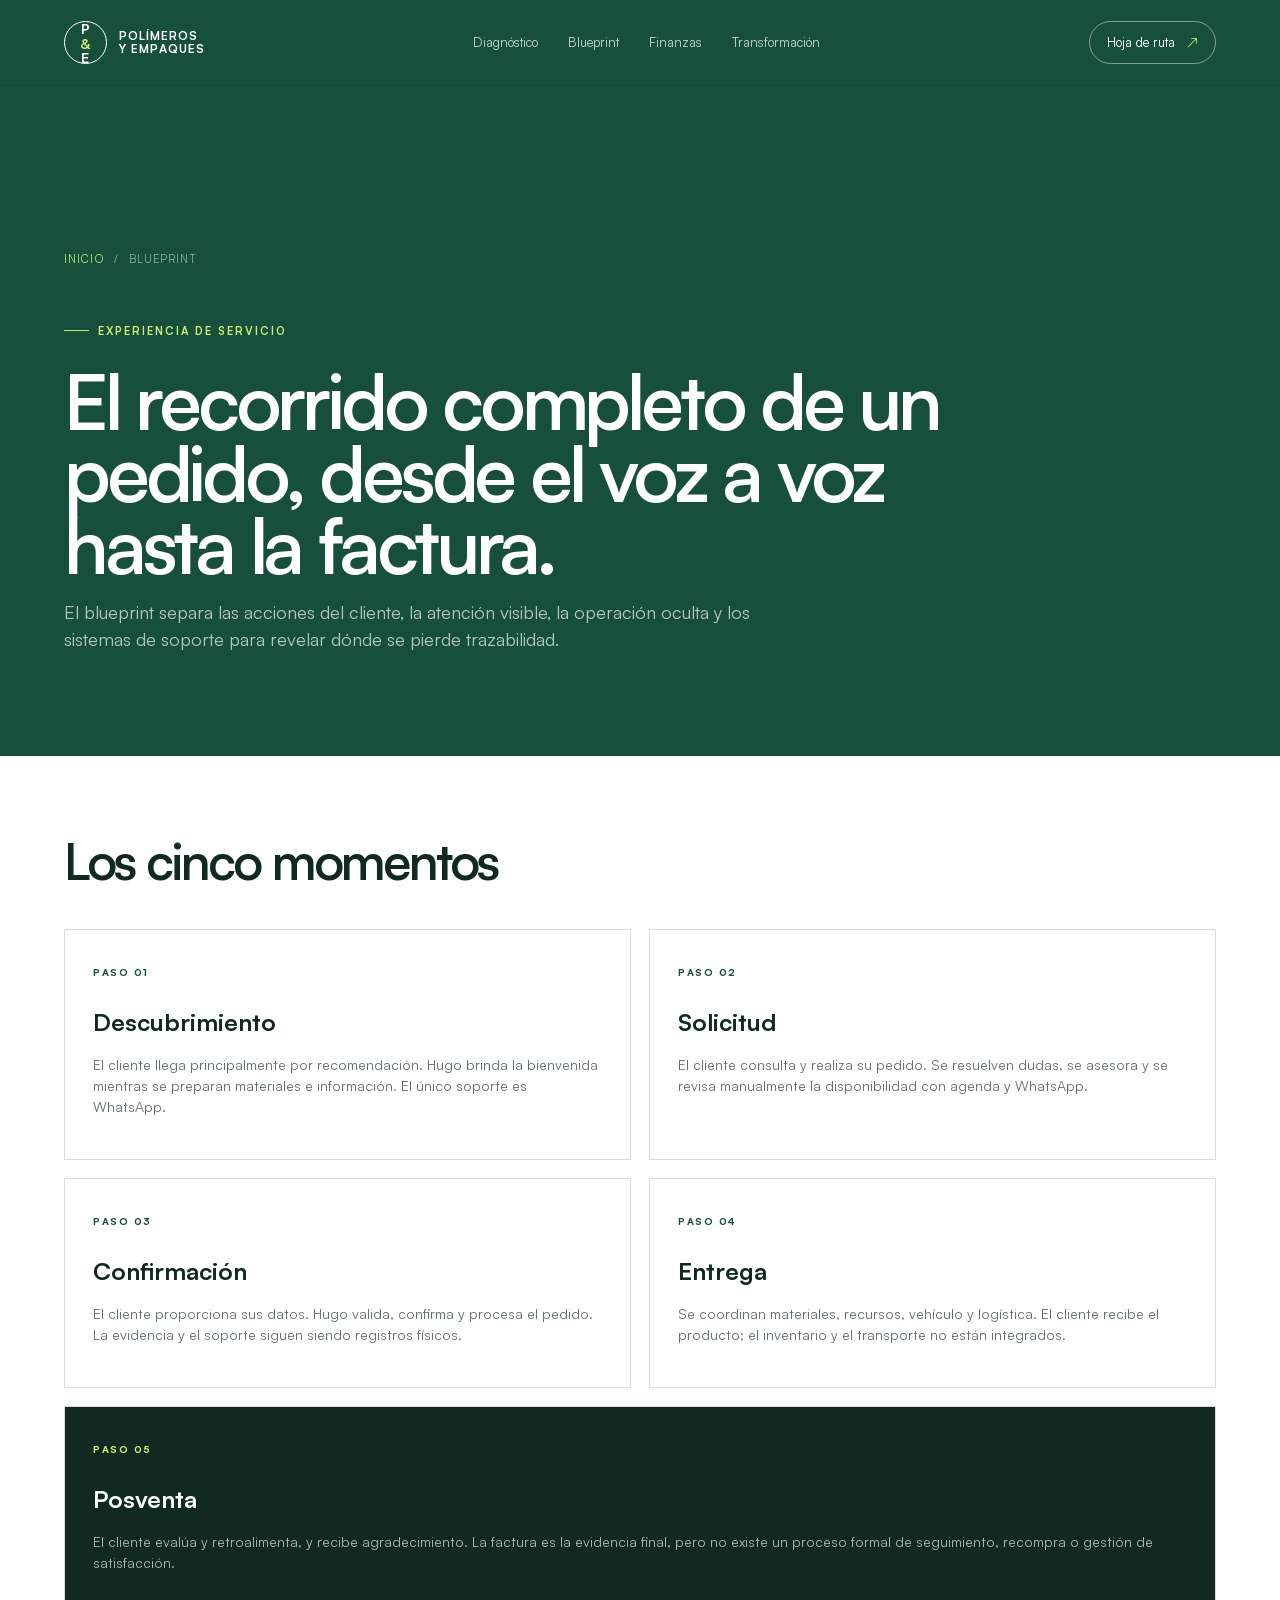
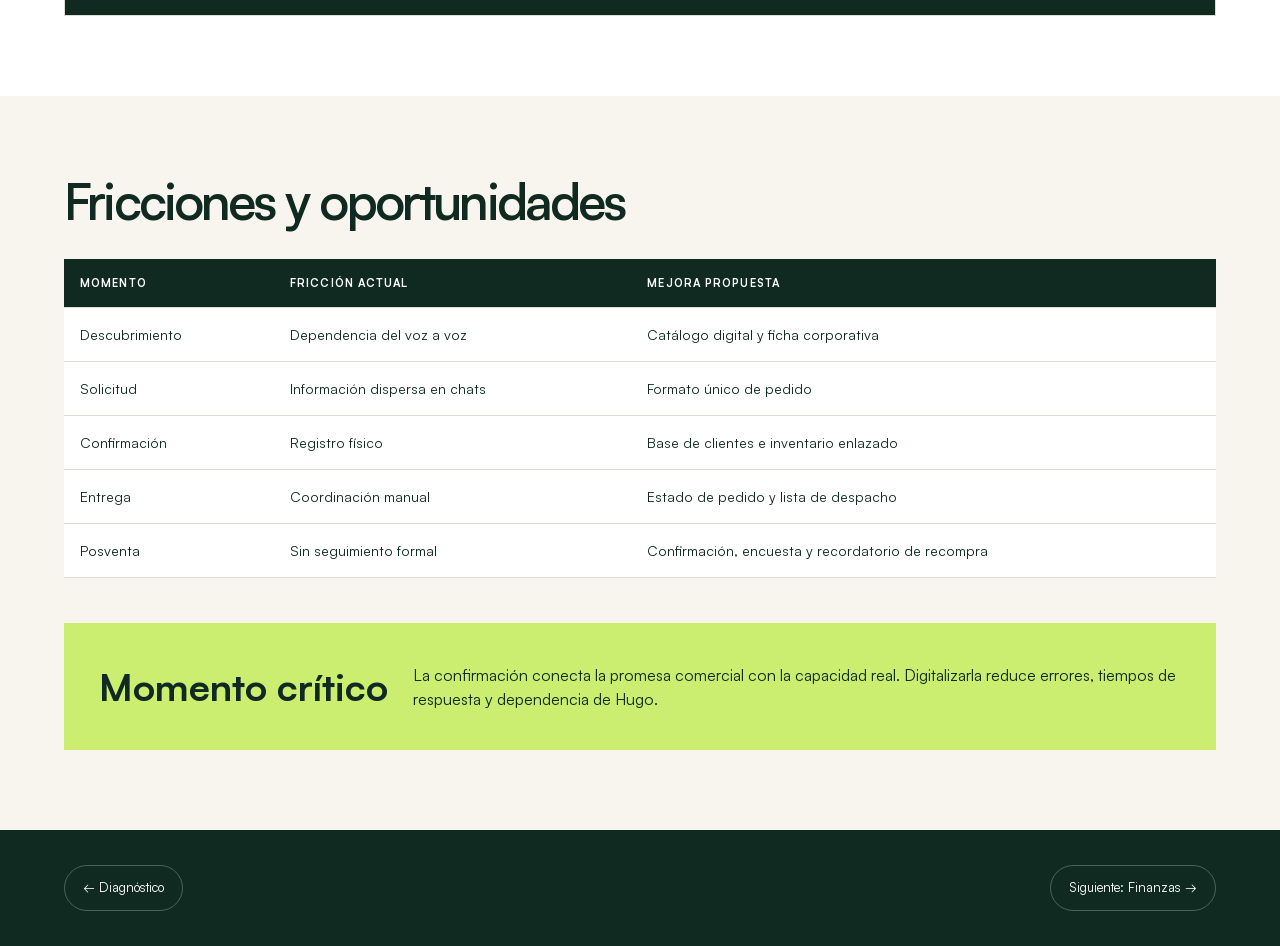
==== blueprint.html @ 3ad70d8c "Add files via upload" ====
<!DOCTYPE html><html lang="es"><head><meta charset="UTF-8"><meta name="viewport" content="width=device-width,initial-scale=1"><title>Blueprint | Polímeros y Empaques</title><link rel="stylesheet" href="styles.css"></head><body>
<header class="site-header detail-header"><a class="brand" href="index.html"><span class="brand-mark">P<span>&</span>E</span><span>Polímeros<br>y Empaques</span></a><nav><a href="diagnostico.html">Diagnóstico</a><a href="blueprint.html">Blueprint</a><a href="finanzas.html">Finanzas</a><a href="transformacion.html">Transformación</a></nav><a class="nav-cta" href="ruta.html">Hoja de ruta <span>↗</span></a></header>
<main><section class="detail-hero"><div class="breadcrumb"><a href="index.html">Inicio</a><span>/</span><span>Blueprint</span></div><p class="eyebrow light"><span></span> Experiencia de servicio</p><h1>El recorrido completo de un pedido, desde el voz a voz hasta la factura.</h1><p>El blueprint separa las acciones del cliente, la atención visible, la operación oculta y los sistemas de soporte para revelar dónde se pierde trazabilidad.</p></section>
<section class="detail-section alt"><h2>Los cinco momentos</h2><div class="content-grid"><article class="content-card"><span class="kicker">Paso 01</span><h3>Descubrimiento</h3><p>El cliente llega principalmente por recomendación. Hugo brinda la bienvenida mientras se preparan materiales e información. El único soporte es WhatsApp.</p></article><article class="content-card"><span class="kicker">Paso 02</span><h3>Solicitud</h3><p>El cliente consulta y realiza su pedido. Se resuelven dudas, se asesora y se revisa manualmente la disponibilidad con agenda y WhatsApp.</p></article><article class="content-card"><span class="kicker">Paso 03</span><h3>Confirmación</h3><p>El cliente proporciona sus datos. Hugo valida, confirma y procesa el pedido. La evidencia y el soporte siguen siendo registros físicos.</p></article><article class="content-card"><span class="kicker">Paso 04</span><h3>Entrega</h3><p>Se coordinan materiales, recursos, vehículo y logística. El cliente recibe el producto; el inventario y el transporte no están integrados.</p></article><article class="content-card wide-card"><span class="kicker">Paso 05</span><h3>Posventa</h3><p>El cliente evalúa y retroalimenta, y recibe agradecimiento. La factura es la evidencia final, pero no existe un proceso formal de seguimiento, recompra o gestión de satisfacción.</p></article></div></section>
<section class="detail-section"><h2>Fricciones y oportunidades</h2><table class="data-table"><thead><tr><th>Momento</th><th>Fricción actual</th><th>Mejora propuesta</th></tr></thead><tbody><tr><td>Descubrimiento</td><td>Dependencia del voz a voz</td><td>Catálogo digital y ficha corporativa</td></tr><tr><td>Solicitud</td><td>Información dispersa en chats</td><td>Formato único de pedido</td></tr><tr><td>Confirmación</td><td>Registro físico</td><td>Base de clientes e inventario enlazado</td></tr><tr><td>Entrega</td><td>Coordinación manual</td><td>Estado de pedido y lista de despacho</td></tr><tr><td>Posventa</td><td>Sin seguimiento formal</td><td>Confirmación, encuesta y recordatorio de recompra</td></tr></tbody></table><div class="callout"><strong>Momento crítico</strong><p>La confirmación conecta la promesa comercial con la capacidad real. Digitalizarla reduce errores, tiempos de respuesta y dependencia de Hugo.</p></div></section></main><div class="next-pages"><a href="diagnostico.html">← Diagnóstico</a><a href="finanzas.html">Siguiente: Finanzas →</a></div></body></html>
---- styles.css ----
@font-face{font-family:Satoshi;src:url('assets/fonts/Satoshi-Variable.ttf') format('truetype');font-weight:300 900;font-style:normal;font-display:swap}
@font-face{font-family:Satoshi;src:url('assets/fonts/Satoshi-VariableItalic.ttf') format('truetype');font-weight:300 900;font-style:italic;font-display:swap}
:root{--ink:#102a22;--green:#174f3d;--lime:#cbed70;--mint:#e9f2e8;--cream:#f7f5ee;--orange:#ff7a45;--line:#d8ddd5;--white:#fff;--muted:#63716b}
*{box-sizing:border-box}html{scroll-behavior:smooth}body{margin:0;background:var(--cream);color:var(--ink);font-family:Satoshi,Arial,sans-serif;font-size:16px;line-height:1.5}a{color:inherit;text-decoration:none}img{display:block}em{font-weight:400;color:var(--green)}
.site-header{height:86px;display:flex;align-items:center;justify-content:space-between;padding:0 max(5vw,28px);border-bottom:1px solid rgba(16,42,34,.15);position:absolute;z-index:10;width:100%;color:#fff}.brand{display:flex;align-items:center;gap:12px;font-size:12px;font-weight:700;line-height:1.05;text-transform:uppercase;letter-spacing:.08em}.brand-mark{width:43px;height:43px;display:grid;place-items:center;border:1px solid currentColor;border-radius:50%;font-size:14px}.brand-mark span{color:var(--lime)}nav{display:flex;gap:30px;font-size:13px}nav a{opacity:.75;transition:.2s}nav a:hover{opacity:1}.nav-cta{border:1px solid rgba(255,255,255,.45);padding:11px 17px;border-radius:100px;font-size:13px}.nav-cta span{color:var(--lime);margin-left:8px}
.hero{min-height:760px;background:var(--green);color:#fff;display:grid;grid-template-columns:1.05fr .95fr;overflow:hidden}.hero-copy{padding:170px 5vw 75px;position:relative;z-index:2}.eyebrow{text-transform:uppercase;font-size:11px;font-weight:700;letter-spacing:.18em;color:var(--green);display:flex;align-items:center;gap:9px;margin:0 0 25px}.eyebrow span{width:25px;height:1px;background:currentColor}.eyebrow.light{color:var(--lime)}h1,h2{font-size:clamp(50px,6vw,88px);line-height:.94;letter-spacing:-.055em;margin:0;font-weight:600}h1 em,h2 em{font-style:italic;color:var(--lime)}.lead{font-size:18px;max-width:590px;color:rgba(255,255,255,.7);margin:30px 0 35px}.hero-actions{display:flex;gap:12px}.button{padding:14px 21px;border-radius:100px;font-size:14px;font-weight:700}.button.primary{background:var(--lime);color:var(--ink)}.button.primary span{margin-left:15px}.button.ghost{border:1px solid rgba(255,255,255,.35)}.hero-proof{display:flex;gap:0;margin-top:75px;border-top:1px solid rgba(255,255,255,.18);max-width:620px}.hero-proof div{padding:22px 34px 0 0;margin-right:34px;border-right:1px solid rgba(255,255,255,.18);display:flex;flex-direction:column}.hero-proof div:last-child{border:0}.hero-proof strong{font-size:20px;color:var(--lime)}.hero-proof span{font-size:11px;color:rgba(255,255,255,.55)}
.hero-visual{position:relative;background:radial-gradient(circle at 47% 48%,#367962 0,#205d48 32%,#174f3d 64%);overflow:hidden}.orbit{position:absolute;border:1px solid rgba(203,237,112,.25);border-radius:50%}.orbit-one{inset:15% -20%}.orbit-two{inset:27% -2%}.roll{position:absolute;width:170px;height:380px;border-radius:85px;background:linear-gradient(90deg,#f2f0df,#aab49d 35%,#fff 52%,#8d9b88 88%);box-shadow:20px 35px 45px rgba(0,0,0,.28);transform:rotate(24deg)}.roll:after{content:"";position:absolute;left:0;right:0;height:125px;border-radius:50%;background:radial-gradient(circle,#45594d 0 21%,#b8c2ad 22% 38%,#e9eadc 40% 70%,#fff 74%);box-shadow:inset 0 9px 13px rgba(0,0,0,.25)}.roll span{position:absolute;inset:0;border-radius:inherit;background:repeating-linear-gradient(120deg,transparent 0 32px,rgba(255,255,255,.2) 33px,transparent 35px)}.roll-one{left:21%;top:11%;transform:rotate(30deg)}.roll-two{left:49%;top:32%;transform:rotate(19deg);width:150px;height:340px;filter:brightness(.88)}.roll-three{left:5%;top:53%;transform:rotate(70deg);width:120px;height:280px}.floating-card{position:absolute;right:7%;bottom:10%;display:flex;align-items:center;gap:12px;padding:14px 18px;border:1px solid rgba(255,255,255,.25);background:rgba(12,46,36,.78);backdrop-filter:blur(8px);border-radius:12px}.floating-card small,.floating-card strong{display:block}.floating-card small{font-size:10px;opacity:.6}.floating-card strong{font-size:13px}.pulse{width:9px;height:9px;border-radius:50%;background:#f3c65d;box-shadow:0 0 0 5px rgba(243,198,93,.15)}
.section{padding:110px max(5vw,28px)}.section-heading{display:flex;justify-content:space-between;align-items:end;gap:50px;margin-bottom:60px}.section-heading h2{font-size:clamp(42px,5vw,70px)}.section-heading h2 em{color:var(--green)}.section-heading>p{max-width:430px;color:var(--muted)}.diagnostic-grid{display:grid;grid-template-columns:repeat(3,1fr);gap:16px}.problem-card{min-height:330px;border:1px solid var(--line);padding:28px;position:relative;background:rgba(255,255,255,.3);display:flex;flex-direction:column}.problem-card.featured{background:var(--white)}.card-number{position:absolute;right:23px;top:22px;color:#9ca8a2;font-size:11px}.icon-box{width:45px;height:45px;border-radius:50%;display:grid;place-items:center;background:var(--mint)}.icon-box img,.pillar-top img{width:21px;height:21px}.problem-card h3{font-size:26px;margin:55px 0 8px;letter-spacing:-.03em}.problem-card p{margin:0;color:var(--muted);font-size:14px}.tag{font-size:10px;text-transform:uppercase;letter-spacing:.12em;margin-top:auto;width:max-content;border:1px solid #bdc9c2;border-radius:20px;padding:6px 10px}.tag.danger{background:#ffede5;color:#b34319;border-color:#ffd1bf}.swot{background:var(--green);color:white;margin-top:70px;padding:55px;display:grid;grid-template-columns:.8fr 1.2fr;gap:70px;border-radius:4px}.swot-intro h2{font-size:45px;line-height:1.02}.swot-intro>p:last-child{color:rgba(255,255,255,.55)}.swot-list article{display:flex;gap:20px;padding:20px 0;border-bottom:1px solid rgba(255,255,255,.15)}.swot-list article>span{width:35px;height:35px;display:grid;place-items:center;background:var(--lime);border-radius:50%;color:var(--ink);font-weight:800}.swot-list h3{margin:0;font-size:17px}.swot-list p{margin:4px 0 0;color:rgba(255,255,255,.6);font-size:13px}
.blueprint{background:white}.blueprint-scroll{overflow-x:auto;padding-bottom:12px}.blueprint-table{min-width:1100px;display:grid;grid-template-columns:180px repeat(5,1fr);border-top:1px solid var(--line);border-left:1px solid var(--line)}.blueprint-table>div{padding:20px 18px;border-right:1px solid var(--line);border-bottom:1px solid var(--line);font-size:13px;min-height:82px}.bp-corner{color:var(--muted);text-transform:uppercase;font-size:10px!important;letter-spacing:.13em}.bp-step{background:var(--ink);color:white;display:flex;gap:10px;flex-direction:column}.bp-step b{color:var(--lime);font-size:11px}.bp-step span{font-size:16px;font-weight:700}.bp-label{font-size:10px!important;font-weight:800;text-transform:uppercase;letter-spacing:.1em;background:var(--cream)}.bp-label.accent{background:var(--lime)}.bp-label.dark{background:var(--green);color:white}.bp-label small{font-weight:400;opacity:.65}.blueprint-insight{margin-top:25px;display:flex;align-items:center;gap:18px;background:var(--mint);padding:20px 25px}.blueprint-insight img{width:28px}.blueprint-insight strong{font-size:12px;text-transform:uppercase;letter-spacing:.1em}.blueprint-insight p{margin:3px 0;color:var(--muted)}
.finance{background:var(--ink);color:white}.finance-inner{display:grid;grid-template-columns:.8fr 1.2fr;gap:8vw}.finance-copy h2{font-size:clamp(45px,5vw,72px)}.finance-copy p:not(.eyebrow){color:rgba(255,255,255,.6);max-width:520px}.score{display:flex;align-items:center;margin-top:55px}.score>strong{font-size:84px;letter-spacing:-.06em;color:var(--lime);line-height:.8}.score span{font-size:13px;color:rgba(255,255,255,.45);margin-left:13px}.score b{color:#f0c565;font-size:11px;text-transform:uppercase}.metrics{display:grid;grid-template-columns:repeat(2,1fr);border-left:1px solid rgba(255,255,255,.15);border-top:1px solid rgba(255,255,255,.15)}.metrics article{padding:30px;border-right:1px solid rgba(255,255,255,.15);border-bottom:1px solid rgba(255,255,255,.15);display:flex;flex-direction:column}.metrics span{font-size:11px;text-transform:uppercase;letter-spacing:.12em;color:rgba(255,255,255,.5)}.metrics strong{font-size:30px;margin:15px 0 2px}.metrics small{color:var(--lime)}
.pillars{display:grid;grid-template-columns:repeat(3,1fr);gap:18px}.pillars article{background:white;border:1px solid var(--line);padding:30px}.pillar-top{display:flex;align-items:center;justify-content:space-between;color:#95a29c}.pillar-top img{width:28px;height:28px}.pillars h3{font-size:29px;margin:58px 0 10px}.pillars p,.pillars li{font-size:14px;color:var(--muted)}.pillars ul{list-style:none;padding:18px 0 0;border-top:1px solid var(--line);margin-top:25px}.pillars li{padding:5px 0}.pillars li:before{content:'✓';color:var(--green);font-weight:800;margin-right:9px}.circular{padding-top:0}.circular-card{min-height:520px;background:#bcdc62;display:grid;grid-template-columns:1fr 1fr;overflow:hidden}.circular-copy{padding:65px}.circular-copy .eyebrow{color:var(--green)}.circular-copy h2{font-size:64px}.circular-copy>p:not(.eyebrow){max-width:520px}.circular-stats{display:flex;gap:35px;margin-top:55px}.circular-stats div{display:flex;flex-direction:column}.circular-stats strong{font-size:31px}.circular-stats span{font-size:11px}.cycle{position:relative;min-height:520px;background:var(--green);border-radius:50% 0 0 50%;color:white}.cycle:before{content:'';position:absolute;inset:75px;border:1px dashed rgba(203,237,112,.55);border-radius:50%}.cycle-center{position:absolute;left:50%;top:50%;transform:translate(-50%,-50%);width:145px;height:145px;background:var(--cream);color:var(--ink);border-radius:50%;display:flex;flex-direction:column;justify-content:center;align-items:center}.cycle-center img{width:25px}.cycle-center b{font-size:36px}.cycle-center span{font-size:10px;text-transform:uppercase}.node{position:absolute;background:var(--lime);color:var(--ink);font-size:11px;font-weight:800;text-transform:uppercase;padding:9px 13px;border-radius:30px}.n1{top:11%;left:44%}.n2{top:28%;right:8%}.n3{bottom:23%;right:7%}.n4{bottom:10%;left:35%}.n5{top:37%;left:5%}
.timeline{display:grid;grid-template-columns:repeat(4,1fr);position:relative}.timeline:before{content:'';position:absolute;top:42px;left:0;right:0;height:1px;background:var(--line)}.timeline article{padding-right:35px}.time{font-size:11px;text-transform:uppercase;letter-spacing:.12em;color:var(--green);font-weight:700}.dot{width:13px;height:13px;background:var(--lime);border:3px solid var(--green);border-radius:50%;position:relative;margin:18px 0 30px}.timeline h3{font-size:24px;margin:0 0 8px}.timeline p{color:var(--muted);font-size:14px}.closing{background:var(--green);color:white;margin-top:100px;padding:55px;display:grid;grid-template-columns:1.1fr 1fr auto;align-items:end;gap:70px}.closing h2{font-size:55px}.closing>p{color:rgba(255,255,255,.65);max-width:460px}.closing>a{width:50px;height:50px;background:var(--lime);color:var(--ink);border-radius:50%;display:grid;place-items:center;font-size:22px}footer{padding:35px max(5vw,28px);display:flex;justify-content:space-between;align-items:center;background:#0b201a;color:white}footer p{font-size:11px;color:rgba(255,255,255,.45)}
@media(max-width:900px){.site-header nav{display:none}.hero{grid-template-columns:1fr}.hero-copy{padding-top:140px}.hero-visual{min-height:520px}.section-heading{display:block}.section-heading>p{margin-top:24px}.diagnostic-grid,.pillars{grid-template-columns:1fr}.swot,.finance-inner,.circular-card{grid-template-columns:1fr}.cycle{border-radius:50% 50% 0 0}.timeline{grid-template-columns:1fr 1fr;gap:35px}.timeline:before{display:none}.closing{grid-template-columns:1fr;gap:25px}}
@media(max-width:580px){.nav-cta{display:none}.site-header{height:75px}.hero{min-height:auto}.hero-copy{padding:120px 24px 60px}.hero-copy h1{font-size:48px}.hero-actions{align-items:flex-start;flex-direction:column}.hero-proof{flex-wrap:wrap;margin-top:50px}.hero-proof div{margin-right:18px;padding-right:18px}.hero-visual{min-height:430px}.section{padding:75px 22px}.section-heading{margin-bottom:38px}.section-heading h2{font-size:42px}.swot{margin-left:-22px;margin-right:-22px;padding:36px 22px}.swot-intro h2,.circular-copy h2{font-size:40px}.metrics{grid-template-columns:1fr}.circular-copy{padding:42px 25px}.circular-stats{flex-wrap:wrap}.cycle{min-height:420px}.cycle:before{inset:60px}.timeline{grid-template-columns:1fr}.closing{margin:70px -22px 0;padding:40px 23px}.closing h2{font-size:42px}footer{align-items:flex-start;flex-direction:column;gap:20px}}
.section-link{display:flex;width:max-content;gap:45px;align-items:center;margin-top:28px;padding:13px 18px;border:1px solid var(--green);border-radius:40px;font-size:13px;font-weight:700}.section-link span{font-size:18px}.light-link{color:white;border-color:rgba(255,255,255,.35);grid-column:2}.detail-header{position:relative;background:var(--green)}.detail-hero{padding:165px max(5vw,28px) 85px;background:var(--green);color:white}.detail-hero h1{max-width:950px}.detail-hero>p:not(.eyebrow){max-width:690px;color:rgba(255,255,255,.68);font-size:18px}.breadcrumb{display:flex;gap:10px;font-size:11px;text-transform:uppercase;letter-spacing:.1em;margin-bottom:55px;color:rgba(255,255,255,.55)}.breadcrumb a{color:var(--lime)}.detail-section{padding:80px max(5vw,28px)}.detail-section.alt{background:white}.detail-section h2{font-size:clamp(36px,4vw,56px);margin-bottom:25px}.detail-section>.intro{max-width:780px;color:var(--muted);font-size:17px}.content-grid{display:grid;grid-template-columns:repeat(2,1fr);gap:18px;margin-top:45px}.content-card{border:1px solid var(--line);background:white;padding:28px}.content-card .kicker{color:var(--green);font-size:10px;font-weight:800;text-transform:uppercase;letter-spacing:.15em}.content-card h3{font-size:24px;margin:22px 0 8px}.content-card p,.content-card li{color:var(--muted);font-size:14px}.content-card ul{padding-left:18px}.wide-card{grid-column:1/-1;background:var(--ink);color:white}.wide-card p,.wide-card li{color:rgba(255,255,255,.65)}.wide-card .kicker{color:var(--lime)}.data-table{width:100%;border-collapse:collapse;margin-top:35px;background:white}.data-table th,.data-table td{text-align:left;border-bottom:1px solid var(--line);padding:16px}.data-table th{background:var(--ink);color:white;font-size:11px;text-transform:uppercase;letter-spacing:.1em}.data-table td{font-size:14px}.callout{margin-top:45px;padding:35px;background:var(--lime);display:grid;grid-template-columns:auto 1fr;gap:25px;align-items:center}.callout strong{font-size:38px}.callout p{margin:0}.next-pages{display:flex;justify-content:space-between;gap:15px;padding:35px max(5vw,28px);background:var(--ink);color:white}.next-pages a{padding:12px 18px;border:1px solid rgba(255,255,255,.25);border-radius:30px;font-size:13px}@media(max-width:700px){.content-grid{grid-template-columns:1fr}.wide-card{grid-column:auto}.callout{grid-template-columns:1fr}.light-link{grid-column:auto}.next-pages{align-items:flex-start;flex-direction:column}}
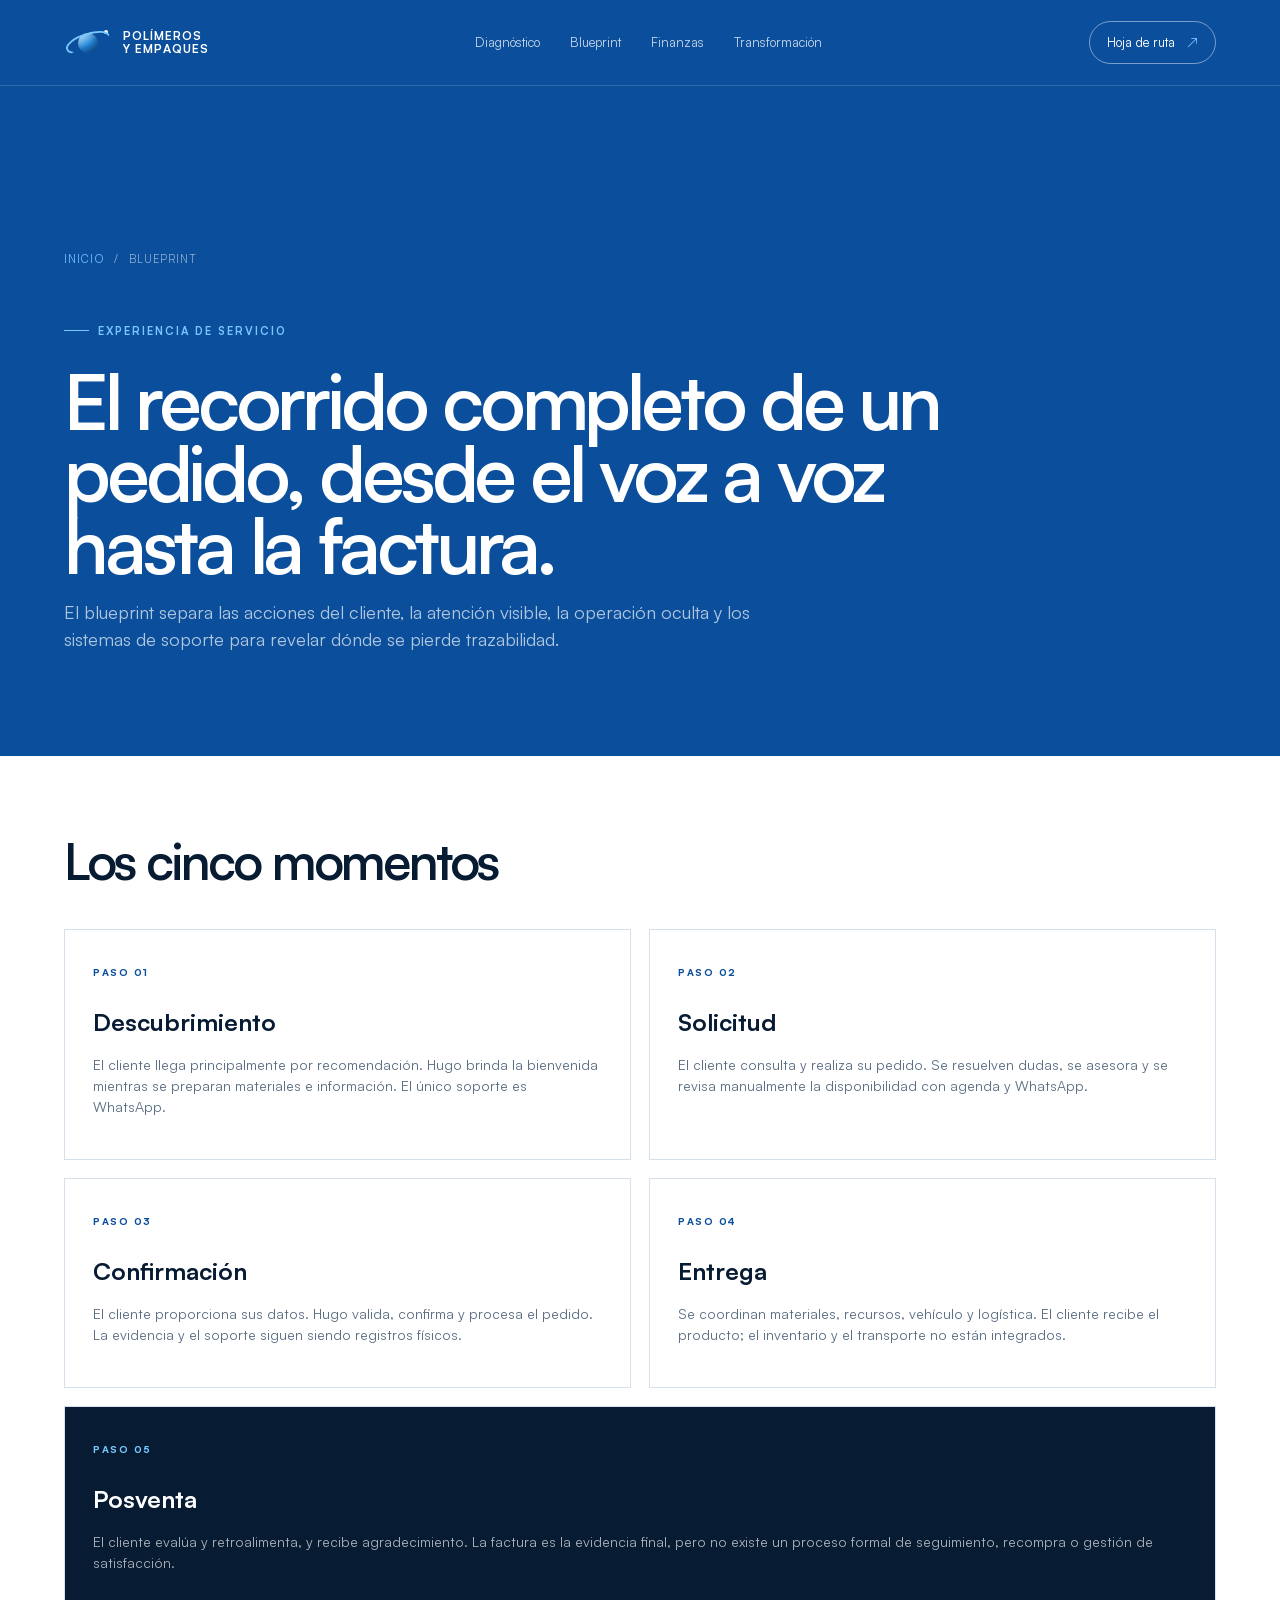
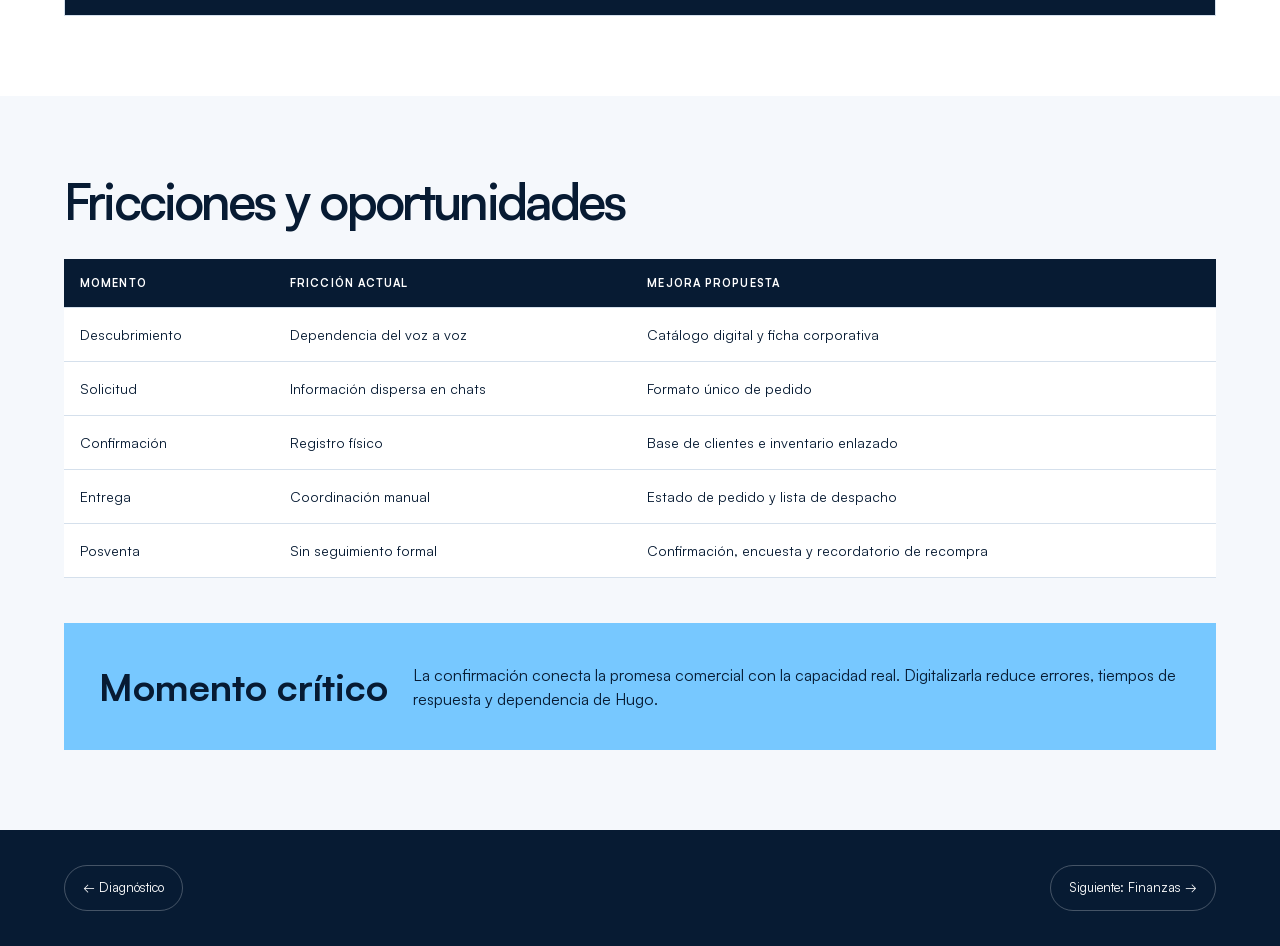
==== commit edf6d01a: "Add files via upload" ====
--- a/blueprint.html
+++ b/blueprint.html
@@ -1,5 +1,5 @@
 <!DOCTYPE html><html lang="es"><head><meta charset="UTF-8"><meta name="viewport" content="width=device-width,initial-scale=1"><title>Blueprint | Polímeros y Empaques</title><link rel="stylesheet" href="styles.css"></head><body>
-<header class="site-header detail-header"><a class="brand" href="index.html"><span class="brand-mark">P<span>&</span>E</span><span>Polímeros<br>y Empaques</span></a><nav><a href="diagnostico.html">Diagnóstico</a><a href="blueprint.html">Blueprint</a><a href="finanzas.html">Finanzas</a><a href="transformacion.html">Transformación</a></nav><a class="nav-cta" href="ruta.html">Hoja de ruta <span>↗</span></a></header>
+<header class="site-header detail-header"><a class="brand" href="index.html"><span class="brand-mark orbital-logo"><i></i></span><span>Polímeros<br>y Empaques</span></a><nav><a href="diagnostico.html">Diagnóstico</a><a href="blueprint.html">Blueprint</a><a href="finanzas.html">Finanzas</a><a href="transformacion.html">Transformación</a></nav><a class="nav-cta" href="ruta.html">Hoja de ruta <span>↗</span></a></header>
 <main><section class="detail-hero"><div class="breadcrumb"><a href="index.html">Inicio</a><span>/</span><span>Blueprint</span></div><p class="eyebrow light"><span></span> Experiencia de servicio</p><h1>El recorrido completo de un pedido, desde el voz a voz hasta la factura.</h1><p>El blueprint separa las acciones del cliente, la atención visible, la operación oculta y los sistemas de soporte para revelar dónde se pierde trazabilidad.</p></section>
 <section class="detail-section alt"><h2>Los cinco momentos</h2><div class="content-grid"><article class="content-card"><span class="kicker">Paso 01</span><h3>Descubrimiento</h3><p>El cliente llega principalmente por recomendación. Hugo brinda la bienvenida mientras se preparan materiales e información. El único soporte es WhatsApp.</p></article><article class="content-card"><span class="kicker">Paso 02</span><h3>Solicitud</h3><p>El cliente consulta y realiza su pedido. Se resuelven dudas, se asesora y se revisa manualmente la disponibilidad con agenda y WhatsApp.</p></article><article class="content-card"><span class="kicker">Paso 03</span><h3>Confirmación</h3><p>El cliente proporciona sus datos. Hugo valida, confirma y procesa el pedido. La evidencia y el soporte siguen siendo registros físicos.</p></article><article class="content-card"><span class="kicker">Paso 04</span><h3>Entrega</h3><p>Se coordinan materiales, recursos, vehículo y logística. El cliente recibe el producto; el inventario y el transporte no están integrados.</p></article><article class="content-card wide-card"><span class="kicker">Paso 05</span><h3>Posventa</h3><p>El cliente evalúa y retroalimenta, y recibe agradecimiento. La factura es la evidencia final, pero no existe un proceso formal de seguimiento, recompra o gestión de satisfacción.</p></article></div></section>
 <section class="detail-section"><h2>Fricciones y oportunidades</h2><table class="data-table"><thead><tr><th>Momento</th><th>Fricción actual</th><th>Mejora propuesta</th></tr></thead><tbody><tr><td>Descubrimiento</td><td>Dependencia del voz a voz</td><td>Catálogo digital y ficha corporativa</td></tr><tr><td>Solicitud</td><td>Información dispersa en chats</td><td>Formato único de pedido</td></tr><tr><td>Confirmación</td><td>Registro físico</td><td>Base de clientes e inventario enlazado</td></tr><tr><td>Entrega</td><td>Coordinación manual</td><td>Estado de pedido y lista de despacho</td></tr><tr><td>Posventa</td><td>Sin seguimiento formal</td><td>Confirmación, encuesta y recordatorio de recompra</td></tr></tbody></table><div class="callout"><strong>Momento crítico</strong><p>La confirmación conecta la promesa comercial con la capacidad real. Digitalizarla reduce errores, tiempos de respuesta y dependencia de Hugo.</p></div></section></main><div class="next-pages"><a href="diagnostico.html">← Diagnóstico</a><a href="finanzas.html">Siguiente: Finanzas →</a></div></body></html>
--- a/styles.css
+++ b/styles.css
@@ -1,15 +1,18 @@
 @font-face{font-family:Satoshi;src:url('assets/fonts/Satoshi-Variable.ttf') format('truetype');font-weight:300 900;font-style:normal;font-display:swap}
 @font-face{font-family:Satoshi;src:url('assets/fonts/Satoshi-VariableItalic.ttf') format('truetype');font-weight:300 900;font-style:italic;font-display:swap}
-:root{--ink:#102a22;--green:#174f3d;--lime:#cbed70;--mint:#e9f2e8;--cream:#f7f5ee;--orange:#ff7a45;--line:#d8ddd5;--white:#fff;--muted:#63716b}
+:root{--ink:#071b33;--green:#0b4f9c;--lime:#77c8ff;--mint:#e7f2ff;--cream:#f5f8fc;--orange:#f5a65b;--line:#d5e0ec;--white:#fff;--muted:#5b6e83}
 *{box-sizing:border-box}html{scroll-behavior:smooth}body{margin:0;background:var(--cream);color:var(--ink);font-family:Satoshi,Arial,sans-serif;font-size:16px;line-height:1.5}a{color:inherit;text-decoration:none}img{display:block}em{font-weight:400;color:var(--green)}
-.site-header{height:86px;display:flex;align-items:center;justify-content:space-between;padding:0 max(5vw,28px);border-bottom:1px solid rgba(16,42,34,.15);position:absolute;z-index:10;width:100%;color:#fff}.brand{display:flex;align-items:center;gap:12px;font-size:12px;font-weight:700;line-height:1.05;text-transform:uppercase;letter-spacing:.08em}.brand-mark{width:43px;height:43px;display:grid;place-items:center;border:1px solid currentColor;border-radius:50%;font-size:14px}.brand-mark span{color:var(--lime)}nav{display:flex;gap:30px;font-size:13px}nav a{opacity:.75;transition:.2s}nav a:hover{opacity:1}.nav-cta{border:1px solid rgba(255,255,255,.45);padding:11px 17px;border-radius:100px;font-size:13px}.nav-cta span{color:var(--lime);margin-left:8px}
+.site-header{height:86px;display:flex;align-items:center;justify-content:space-between;padding:0 max(5vw,28px);border-bottom:1px solid rgba(255,255,255,.15);position:absolute;z-index:10;width:100%;color:#fff}.brand{display:flex;align-items:center;gap:12px;font-size:12px;font-weight:700;line-height:1.05;text-transform:uppercase;letter-spacing:.08em}.brand-mark{width:47px;height:47px;display:grid;place-items:center;position:relative}.orbital-logo:before{content:'';width:20px;height:20px;border-radius:50%;background:linear-gradient(145deg,#d8f1ff,#268bde 55%,#0b4f9c);box-shadow:inset -3px -3px 6px rgba(7,27,51,.35)}.orbital-logo:after{content:'';position:absolute;width:42px;height:15px;border:2px solid var(--lime);border-radius:50%;transform:rotate(-18deg);clip-path:polygon(0 0,100% 0,100% 48%,0 80%)}.orbital-logo i{position:absolute;width:4px;height:4px;border-radius:50%;background:white;right:3px;top:11px}nav{display:flex;gap:30px;font-size:13px}nav a{opacity:.75;transition:.2s}nav a:hover{opacity:1}.nav-cta{border:1px solid rgba(255,255,255,.45);padding:11px 17px;border-radius:100px;font-size:13px}.nav-cta span{color:var(--lime);margin-left:8px}
 .hero{min-height:760px;background:var(--green);color:#fff;display:grid;grid-template-columns:1.05fr .95fr;overflow:hidden}.hero-copy{padding:170px 5vw 75px;position:relative;z-index:2}.eyebrow{text-transform:uppercase;font-size:11px;font-weight:700;letter-spacing:.18em;color:var(--green);display:flex;align-items:center;gap:9px;margin:0 0 25px}.eyebrow span{width:25px;height:1px;background:currentColor}.eyebrow.light{color:var(--lime)}h1,h2{font-size:clamp(50px,6vw,88px);line-height:.94;letter-spacing:-.055em;margin:0;font-weight:600}h1 em,h2 em{font-style:italic;color:var(--lime)}.lead{font-size:18px;max-width:590px;color:rgba(255,255,255,.7);margin:30px 0 35px}.hero-actions{display:flex;gap:12px}.button{padding:14px 21px;border-radius:100px;font-size:14px;font-weight:700}.button.primary{background:var(--lime);color:var(--ink)}.button.primary span{margin-left:15px}.button.ghost{border:1px solid rgba(255,255,255,.35)}.hero-proof{display:flex;gap:0;margin-top:75px;border-top:1px solid rgba(255,255,255,.18);max-width:620px}.hero-proof div{padding:22px 34px 0 0;margin-right:34px;border-right:1px solid rgba(255,255,255,.18);display:flex;flex-direction:column}.hero-proof div:last-child{border:0}.hero-proof strong{font-size:20px;color:var(--lime)}.hero-proof span{font-size:11px;color:rgba(255,255,255,.55)}
-.hero-visual{position:relative;background:radial-gradient(circle at 47% 48%,#367962 0,#205d48 32%,#174f3d 64%);overflow:hidden}.orbit{position:absolute;border:1px solid rgba(203,237,112,.25);border-radius:50%}.orbit-one{inset:15% -20%}.orbit-two{inset:27% -2%}.roll{position:absolute;width:170px;height:380px;border-radius:85px;background:linear-gradient(90deg,#f2f0df,#aab49d 35%,#fff 52%,#8d9b88 88%);box-shadow:20px 35px 45px rgba(0,0,0,.28);transform:rotate(24deg)}.roll:after{content:"";position:absolute;left:0;right:0;height:125px;border-radius:50%;background:radial-gradient(circle,#45594d 0 21%,#b8c2ad 22% 38%,#e9eadc 40% 70%,#fff 74%);box-shadow:inset 0 9px 13px rgba(0,0,0,.25)}.roll span{position:absolute;inset:0;border-radius:inherit;background:repeating-linear-gradient(120deg,transparent 0 32px,rgba(255,255,255,.2) 33px,transparent 35px)}.roll-one{left:21%;top:11%;transform:rotate(30deg)}.roll-two{left:49%;top:32%;transform:rotate(19deg);width:150px;height:340px;filter:brightness(.88)}.roll-three{left:5%;top:53%;transform:rotate(70deg);width:120px;height:280px}.floating-card{position:absolute;right:7%;bottom:10%;display:flex;align-items:center;gap:12px;padding:14px 18px;border:1px solid rgba(255,255,255,.25);background:rgba(12,46,36,.78);backdrop-filter:blur(8px);border-radius:12px}.floating-card small,.floating-card strong{display:block}.floating-card small{font-size:10px;opacity:.6}.floating-card strong{font-size:13px}.pulse{width:9px;height:9px;border-radius:50%;background:#f3c65d;box-shadow:0 0 0 5px rgba(243,198,93,.15)}
+.hero-visual{position:relative;background:radial-gradient(circle at 47% 48%,#267fc8 0,#125eaa 32%,#0b4f9c 64%);overflow:hidden}.orbit{position:absolute;border:1px solid rgba(119,200,255,.25);border-radius:50%}.orbit-one{inset:15% -20%}.orbit-two{inset:27% -2%}.roll{position:absolute;width:170px;height:380px;border-radius:85px;background:linear-gradient(90deg,#f2f0df,#aab49d 35%,#fff 52%,#8d9b88 88%);box-shadow:20px 35px 45px rgba(0,0,0,.28);transform:rotate(24deg)}.roll:after{content:"";position:absolute;left:0;right:0;height:125px;border-radius:50%;background:radial-gradient(circle,#45594d 0 21%,#b8c2ad 22% 38%,#e9eadc 40% 70%,#fff 74%);box-shadow:inset 0 9px 13px rgba(0,0,0,.25)}.roll span{position:absolute;inset:0;border-radius:inherit;background:repeating-linear-gradient(120deg,transparent 0 32px,rgba(255,255,255,.2) 33px,transparent 35px)}.roll-one{left:21%;top:11%;transform:rotate(30deg)}.roll-two{left:49%;top:32%;transform:rotate(19deg);width:150px;height:340px;filter:brightness(.88)}.roll-three{left:5%;top:53%;transform:rotate(70deg);width:120px;height:280px}.floating-card{position:absolute;right:7%;bottom:10%;display:flex;align-items:center;gap:12px;padding:14px 18px;border:1px solid rgba(255,255,255,.25);background:rgba(7,27,51,.78);backdrop-filter:blur(8px);border-radius:12px}.floating-card small,.floating-card strong{display:block}.floating-card small{font-size:10px;opacity:.6}.floating-card strong{font-size:13px}.pulse{width:9px;height:9px;border-radius:50%;background:#f3c65d;box-shadow:0 0 0 5px rgba(243,198,93,.15)}
 .section{padding:110px max(5vw,28px)}.section-heading{display:flex;justify-content:space-between;align-items:end;gap:50px;margin-bottom:60px}.section-heading h2{font-size:clamp(42px,5vw,70px)}.section-heading h2 em{color:var(--green)}.section-heading>p{max-width:430px;color:var(--muted)}.diagnostic-grid{display:grid;grid-template-columns:repeat(3,1fr);gap:16px}.problem-card{min-height:330px;border:1px solid var(--line);padding:28px;position:relative;background:rgba(255,255,255,.3);display:flex;flex-direction:column}.problem-card.featured{background:var(--white)}.card-number{position:absolute;right:23px;top:22px;color:#9ca8a2;font-size:11px}.icon-box{width:45px;height:45px;border-radius:50%;display:grid;place-items:center;background:var(--mint)}.icon-box img,.pillar-top img{width:21px;height:21px}.problem-card h3{font-size:26px;margin:55px 0 8px;letter-spacing:-.03em}.problem-card p{margin:0;color:var(--muted);font-size:14px}.tag{font-size:10px;text-transform:uppercase;letter-spacing:.12em;margin-top:auto;width:max-content;border:1px solid #bdc9c2;border-radius:20px;padding:6px 10px}.tag.danger{background:#ffede5;color:#b34319;border-color:#ffd1bf}.swot{background:var(--green);color:white;margin-top:70px;padding:55px;display:grid;grid-template-columns:.8fr 1.2fr;gap:70px;border-radius:4px}.swot-intro h2{font-size:45px;line-height:1.02}.swot-intro>p:last-child{color:rgba(255,255,255,.55)}.swot-list article{display:flex;gap:20px;padding:20px 0;border-bottom:1px solid rgba(255,255,255,.15)}.swot-list article>span{width:35px;height:35px;display:grid;place-items:center;background:var(--lime);border-radius:50%;color:var(--ink);font-weight:800}.swot-list h3{margin:0;font-size:17px}.swot-list p{margin:4px 0 0;color:rgba(255,255,255,.6);font-size:13px}
 .blueprint{background:white}.blueprint-scroll{overflow-x:auto;padding-bottom:12px}.blueprint-table{min-width:1100px;display:grid;grid-template-columns:180px repeat(5,1fr);border-top:1px solid var(--line);border-left:1px solid var(--line)}.blueprint-table>div{padding:20px 18px;border-right:1px solid var(--line);border-bottom:1px solid var(--line);font-size:13px;min-height:82px}.bp-corner{color:var(--muted);text-transform:uppercase;font-size:10px!important;letter-spacing:.13em}.bp-step{background:var(--ink);color:white;display:flex;gap:10px;flex-direction:column}.bp-step b{color:var(--lime);font-size:11px}.bp-step span{font-size:16px;font-weight:700}.bp-label{font-size:10px!important;font-weight:800;text-transform:uppercase;letter-spacing:.1em;background:var(--cream)}.bp-label.accent{background:var(--lime)}.bp-label.dark{background:var(--green);color:white}.bp-label small{font-weight:400;opacity:.65}.blueprint-insight{margin-top:25px;display:flex;align-items:center;gap:18px;background:var(--mint);padding:20px 25px}.blueprint-insight img{width:28px}.blueprint-insight strong{font-size:12px;text-transform:uppercase;letter-spacing:.1em}.blueprint-insight p{margin:3px 0;color:var(--muted)}
 .finance{background:var(--ink);color:white}.finance-inner{display:grid;grid-template-columns:.8fr 1.2fr;gap:8vw}.finance-copy h2{font-size:clamp(45px,5vw,72px)}.finance-copy p:not(.eyebrow){color:rgba(255,255,255,.6);max-width:520px}.score{display:flex;align-items:center;margin-top:55px}.score>strong{font-size:84px;letter-spacing:-.06em;color:var(--lime);line-height:.8}.score span{font-size:13px;color:rgba(255,255,255,.45);margin-left:13px}.score b{color:#f0c565;font-size:11px;text-transform:uppercase}.metrics{display:grid;grid-template-columns:repeat(2,1fr);border-left:1px solid rgba(255,255,255,.15);border-top:1px solid rgba(255,255,255,.15)}.metrics article{padding:30px;border-right:1px solid rgba(255,255,255,.15);border-bottom:1px solid rgba(255,255,255,.15);display:flex;flex-direction:column}.metrics span{font-size:11px;text-transform:uppercase;letter-spacing:.12em;color:rgba(255,255,255,.5)}.metrics strong{font-size:30px;margin:15px 0 2px}.metrics small{color:var(--lime)}
-.pillars{display:grid;grid-template-columns:repeat(3,1fr);gap:18px}.pillars article{background:white;border:1px solid var(--line);padding:30px}.pillar-top{display:flex;align-items:center;justify-content:space-between;color:#95a29c}.pillar-top img{width:28px;height:28px}.pillars h3{font-size:29px;margin:58px 0 10px}.pillars p,.pillars li{font-size:14px;color:var(--muted)}.pillars ul{list-style:none;padding:18px 0 0;border-top:1px solid var(--line);margin-top:25px}.pillars li{padding:5px 0}.pillars li:before{content:'✓';color:var(--green);font-weight:800;margin-right:9px}.circular{padding-top:0}.circular-card{min-height:520px;background:#bcdc62;display:grid;grid-template-columns:1fr 1fr;overflow:hidden}.circular-copy{padding:65px}.circular-copy .eyebrow{color:var(--green)}.circular-copy h2{font-size:64px}.circular-copy>p:not(.eyebrow){max-width:520px}.circular-stats{display:flex;gap:35px;margin-top:55px}.circular-stats div{display:flex;flex-direction:column}.circular-stats strong{font-size:31px}.circular-stats span{font-size:11px}.cycle{position:relative;min-height:520px;background:var(--green);border-radius:50% 0 0 50%;color:white}.cycle:before{content:'';position:absolute;inset:75px;border:1px dashed rgba(203,237,112,.55);border-radius:50%}.cycle-center{position:absolute;left:50%;top:50%;transform:translate(-50%,-50%);width:145px;height:145px;background:var(--cream);color:var(--ink);border-radius:50%;display:flex;flex-direction:column;justify-content:center;align-items:center}.cycle-center img{width:25px}.cycle-center b{font-size:36px}.cycle-center span{font-size:10px;text-transform:uppercase}.node{position:absolute;background:var(--lime);color:var(--ink);font-size:11px;font-weight:800;text-transform:uppercase;padding:9px 13px;border-radius:30px}.n1{top:11%;left:44%}.n2{top:28%;right:8%}.n3{bottom:23%;right:7%}.n4{bottom:10%;left:35%}.n5{top:37%;left:5%}
-.timeline{display:grid;grid-template-columns:repeat(4,1fr);position:relative}.timeline:before{content:'';position:absolute;top:42px;left:0;right:0;height:1px;background:var(--line)}.timeline article{padding-right:35px}.time{font-size:11px;text-transform:uppercase;letter-spacing:.12em;color:var(--green);font-weight:700}.dot{width:13px;height:13px;background:var(--lime);border:3px solid var(--green);border-radius:50%;position:relative;margin:18px 0 30px}.timeline h3{font-size:24px;margin:0 0 8px}.timeline p{color:var(--muted);font-size:14px}.closing{background:var(--green);color:white;margin-top:100px;padding:55px;display:grid;grid-template-columns:1.1fr 1fr auto;align-items:end;gap:70px}.closing h2{font-size:55px}.closing>p{color:rgba(255,255,255,.65);max-width:460px}.closing>a{width:50px;height:50px;background:var(--lime);color:var(--ink);border-radius:50%;display:grid;place-items:center;font-size:22px}footer{padding:35px max(5vw,28px);display:flex;justify-content:space-between;align-items:center;background:#0b201a;color:white}footer p{font-size:11px;color:rgba(255,255,255,.45)}
+.pillars{display:grid;grid-template-columns:repeat(3,1fr);gap:18px}.pillars article{background:white;border:1px solid var(--line);padding:30px}.pillar-top{display:flex;align-items:center;justify-content:space-between;color:#95a29c}.pillar-top img{width:28px;height:28px}.pillars h3{font-size:29px;margin:58px 0 10px}.pillars p,.pillars li{font-size:14px;color:var(--muted)}.pillars ul{list-style:none;padding:18px 0 0;border-top:1px solid var(--line);margin-top:25px}.pillars li{padding:5px 0}.pillars li:before{content:'✓';color:var(--green);font-weight:800;margin-right:9px}.circular{padding-top:0}.circular-card{min-height:520px;background:#77c8ff;display:grid;grid-template-columns:1fr 1fr;overflow:hidden}.circular-copy{padding:65px}.circular-copy .eyebrow{color:var(--green)}.circular-copy h2{font-size:64px}.circular-copy>p:not(.eyebrow){max-width:520px}.circular-stats{display:flex;gap:35px;margin-top:55px}.circular-stats div{display:flex;flex-direction:column}.circular-stats strong{font-size:31px}.circular-stats span{font-size:11px}.cycle{position:relative;min-height:520px;background:var(--green);border-radius:50% 0 0 50%;color:white}.cycle:before{content:'';position:absolute;inset:75px;border:1px dashed rgba(119,200,255,.55);border-radius:50%}.cycle-center{position:absolute;left:50%;top:50%;transform:translate(-50%,-50%);width:145px;height:145px;background:var(--cream);color:var(--ink);border-radius:50%;display:flex;flex-direction:column;justify-content:center;align-items:center}.cycle-center img{width:25px}.cycle-center b{font-size:36px}.cycle-center span{font-size:10px;text-transform:uppercase}.node{position:absolute;background:var(--lime);color:var(--ink);font-size:11px;font-weight:800;text-transform:uppercase;padding:9px 13px;border-radius:30px}.n1{top:11%;left:44%}.n2{top:28%;right:8%}.n3{bottom:23%;right:7%}.n4{bottom:10%;left:35%}.n5{top:37%;left:5%}
+.timeline{display:grid;grid-template-columns:repeat(4,1fr);position:relative}.timeline:before{content:'';position:absolute;top:42px;left:0;right:0;height:1px;background:var(--line)}.timeline article{padding-right:35px}.time{font-size:11px;text-transform:uppercase;letter-spacing:.12em;color:var(--green);font-weight:700}.dot{width:13px;height:13px;background:var(--lime);border:3px solid var(--green);border-radius:50%;position:relative;margin:18px 0 30px}.timeline h3{font-size:24px;margin:0 0 8px}.timeline p{color:var(--muted);font-size:14px}.closing{background:var(--green);color:white;margin-top:100px;padding:55px;display:grid;grid-template-columns:1.1fr 1fr auto;align-items:end;gap:70px}.closing h2{font-size:55px}.closing>p{color:rgba(255,255,255,.65);max-width:460px}.closing>a{width:50px;height:50px;background:var(--lime);color:var(--ink);border-radius:50%;display:grid;place-items:center;font-size:22px}footer{padding:35px max(5vw,28px);display:flex;justify-content:space-between;align-items:center;background:#051426;color:white}footer p{font-size:11px;color:rgba(255,255,255,.45)}
 @media(max-width:900px){.site-header nav{display:none}.hero{grid-template-columns:1fr}.hero-copy{padding-top:140px}.hero-visual{min-height:520px}.section-heading{display:block}.section-heading>p{margin-top:24px}.diagnostic-grid,.pillars{grid-template-columns:1fr}.swot,.finance-inner,.circular-card{grid-template-columns:1fr}.cycle{border-radius:50% 50% 0 0}.timeline{grid-template-columns:1fr 1fr;gap:35px}.timeline:before{display:none}.closing{grid-template-columns:1fr;gap:25px}}
 @media(max-width:580px){.nav-cta{display:none}.site-header{height:75px}.hero{min-height:auto}.hero-copy{padding:120px 24px 60px}.hero-copy h1{font-size:48px}.hero-actions{align-items:flex-start;flex-direction:column}.hero-proof{flex-wrap:wrap;margin-top:50px}.hero-proof div{margin-right:18px;padding-right:18px}.hero-visual{min-height:430px}.section{padding:75px 22px}.section-heading{margin-bottom:38px}.section-heading h2{font-size:42px}.swot{margin-left:-22px;margin-right:-22px;padding:36px 22px}.swot-intro h2,.circular-copy h2{font-size:40px}.metrics{grid-template-columns:1fr}.circular-copy{padding:42px 25px}.circular-stats{flex-wrap:wrap}.cycle{min-height:420px}.cycle:before{inset:60px}.timeline{grid-template-columns:1fr}.closing{margin:70px -22px 0;padding:40px 23px}.closing h2{font-size:42px}footer{align-items:flex-start;flex-direction:column;gap:20px}}
 .section-link{display:flex;width:max-content;gap:45px;align-items:center;margin-top:28px;padding:13px 18px;border:1px solid var(--green);border-radius:40px;font-size:13px;font-weight:700}.section-link span{font-size:18px}.light-link{color:white;border-color:rgba(255,255,255,.35);grid-column:2}.detail-header{position:relative;background:var(--green)}.detail-hero{padding:165px max(5vw,28px) 85px;background:var(--green);color:white}.detail-hero h1{max-width:950px}.detail-hero>p:not(.eyebrow){max-width:690px;color:rgba(255,255,255,.68);font-size:18px}.breadcrumb{display:flex;gap:10px;font-size:11px;text-transform:uppercase;letter-spacing:.1em;margin-bottom:55px;color:rgba(255,255,255,.55)}.breadcrumb a{color:var(--lime)}.detail-section{padding:80px max(5vw,28px)}.detail-section.alt{background:white}.detail-section h2{font-size:clamp(36px,4vw,56px);margin-bottom:25px}.detail-section>.intro{max-width:780px;color:var(--muted);font-size:17px}.content-grid{display:grid;grid-template-columns:repeat(2,1fr);gap:18px;margin-top:45px}.content-card{border:1px solid var(--line);background:white;padding:28px}.content-card .kicker{color:var(--green);font-size:10px;font-weight:800;text-transform:uppercase;letter-spacing:.15em}.content-card h3{font-size:24px;margin:22px 0 8px}.content-card p,.content-card li{color:var(--muted);font-size:14px}.content-card ul{padding-left:18px}.wide-card{grid-column:1/-1;background:var(--ink);color:white}.wide-card p,.wide-card li{color:rgba(255,255,255,.65)}.wide-card .kicker{color:var(--lime)}.data-table{width:100%;border-collapse:collapse;margin-top:35px;background:white}.data-table th,.data-table td{text-align:left;border-bottom:1px solid var(--line);padding:16px}.data-table th{background:var(--ink);color:white;font-size:11px;text-transform:uppercase;letter-spacing:.1em}.data-table td{font-size:14px}.callout{margin-top:45px;padding:35px;background:var(--lime);display:grid;grid-template-columns:auto 1fr;gap:25px;align-items:center}.callout strong{font-size:38px}.callout p{margin:0}.next-pages{display:flex;justify-content:space-between;gap:15px;padding:35px max(5vw,28px);background:var(--ink);color:white}.next-pages a{padding:12px 18px;border:1px solid rgba(255,255,255,.25);border-radius:30px;font-size:13px}@media(max-width:700px){.content-grid{grid-template-columns:1fr}.wide-card{grid-column:auto}.callout{grid-template-columns:1fr}.light-link{grid-column:auto}.next-pages{align-items:flex-start;flex-direction:column}}
+.company-hero{min-height:820px;background:linear-gradient(120deg,#061a34 0%,#0a3970 55%,#0d61b8 100%);color:white;display:grid;grid-template-columns:1.05fr .95fr;position:relative;overflow:hidden}.company-hero-copy{padding:180px 5vw 130px;position:relative;z-index:2}.company-hero h1{font-size:clamp(48px,6vw,85px)}.company-hero-copy>p:not(.eyebrow){max-width:590px;color:rgba(255,255,255,.68);font-size:18px;margin:30px 0 38px}.material-scene{position:relative;background:radial-gradient(circle at 45% 45%,#318bd8,#0b4f9c 50%,#082c58);overflow:hidden}.mesh{position:absolute;border:1px solid rgba(119,200,255,.22);border-radius:50%;transform:rotate(-15deg)}.m1{inset:12% -25%}.m2{inset:27% -8%}.material-roll{position:absolute;width:170px;height:390px;border-radius:90px;background:linear-gradient(90deg,#cde5f5,#6ca7d2 32%,#f6fbff 50%,#4387bb 82%,#b7d9ed);box-shadow:20px 35px 50px rgba(0,18,42,.4);transform:rotate(28deg)}.material-roll:before{content:'';position:absolute;inset:0 0 auto;height:125px;border-radius:50%;background:radial-gradient(circle,#163b5c 0 20%,#92b8d2 21% 38%,#e5f2f9 39% 70%,white 73%)}.r1{left:13%;top:13%}.r2{left:47%;top:37%;width:135px;height:330px;transform:rotate(18deg)}.r3{left:4%;top:59%;width:110px;height:250px;transform:rotate(72deg)}.material-scene p{position:absolute;right:7%;bottom:7%;font-size:12px;text-transform:uppercase;letter-spacing:.12em;color:rgba(255,255,255,.7)}.hero-strip{position:absolute;bottom:0;left:0;right:0;z-index:3;display:grid;grid-template-columns:repeat(4,1fr);background:rgba(4,20,42,.78);backdrop-filter:blur(8px)}.hero-strip span{padding:21px 5vw;border-right:1px solid rgba(255,255,255,.14);font-size:11px;text-transform:uppercase;letter-spacing:.1em;color:#badefa}.company-intro{display:grid;grid-template-columns:70px 1.2fr .8fr;gap:35px;align-items:start}.intro-index{color:#86a0b9;font-size:12px}.company-intro h2{font-size:clamp(42px,5vw,68px)}.company-intro h2 em,.products-section h2 em,.service-copy h2 em{color:var(--green)}.intro-copy{padding-top:32px;color:var(--muted)}.product-grid{display:grid;grid-template-columns:1.15fr .85fr .85fr;gap:16px}.product-card{background:white;border:1px solid var(--line)}.product-art{height:260px;position:relative;overflow:hidden;background:#dcecff}.product-featured .product-art{height:340px}.stretch:before{content:'';position:absolute;width:160px;height:330px;border-radius:80px;background:linear-gradient(90deg,#9ecce9,#fff 48%,#4d96c7);left:50%;top:48%;transform:translate(-50%,-50%) rotate(68deg);box-shadow:20px 25px 30px rgba(7,45,82,.22)}.stretch:after{content:'';position:absolute;width:108px;height:45px;border-radius:50%;background:radial-gradient(circle,#284c69 0 23%,#eef8ff 25% 67%,white 70%);left:30%;top:23%;transform:rotate(68deg)}.polymers{background:linear-gradient(145deg,#c9e8fc,#71b7eb)}.polymers i{position:relative;display:inline-block;width:58px;height:58px;margin:20px 2px;border-radius:42% 58% 55% 45%;background:linear-gradient(145deg,#eefaff,#469dde);box-shadow:inset -7px -8px 12px rgba(9,73,124,.25)}.packages{background:#0c3e73}.packages i{position:absolute;width:110px;height:130px;border:2px solid #7bcaff;background:rgba(119,200,255,.12)}.packages i:nth-child(1){left:15%;top:25%;transform:rotate(-8deg)}.packages i:nth-child(2){left:42%;top:11%;transform:rotate(10deg)}.packages i:nth-child(3){right:2%;top:37%;transform:rotate(-4deg)}.product-info{padding:27px}.product-info>span{font-size:10px;color:var(--green);text-transform:uppercase;letter-spacing:.14em}.product-info h3{font-size:27px;margin:22px 0 8px}.product-info p{color:var(--muted);font-size:14px;min-height:64px}.product-info a{font-size:12px;font-weight:800;color:var(--green)}.benefit-band{display:grid;grid-template-columns:repeat(4,1fr);background:#0b4f9c;color:white;padding:0 max(5vw,28px)}.benefit-band article{padding:44px 28px;border-right:1px solid rgba(255,255,255,.16)}.benefit-band strong{font-size:22px}.benefit-band p{font-size:12px;color:rgba(255,255,255,.62)}.industries{background:#071b33;color:white}.industries .section-heading>p{color:#91a9c0}.industry-list{display:grid;grid-template-columns:repeat(4,1fr);border-top:1px solid rgba(255,255,255,.18)}.industry-list article{padding:35px 25px;border-right:1px solid rgba(255,255,255,.18)}.industry-list span{font-size:10px;color:var(--lime)}.industry-list h3{font-size:25px;margin:55px 0 8px}.industry-list p{font-size:13px;color:rgba(255,255,255,.55)}.service-section{display:grid;grid-template-columns:1fr 1fr;gap:8vw;align-items:center}.service-visual{min-height:540px;background:#dbeeff;display:flex;align-items:center;justify-content:center;position:relative;overflow:hidden}.planet{width:210px;height:210px;border-radius:50%;background:radial-gradient(circle at 35% 28%,#d9f2ff,#398ed0 55%,#0a4a91);box-shadow:0 35px 55px rgba(7,50,92,.3)}.planet:after{content:'';position:absolute;width:380px;height:115px;border:22px solid #fff;border-radius:50%;left:50%;top:48%;transform:translate(-50%,-50%) rotate(-18deg);clip-path:polygon(0 0,100% 0,100% 50%,0 78%)}.service-visual>p{position:absolute;left:25px;bottom:18px;max-width:250px;font-size:12px;color:var(--muted)}.service-copy h2{font-size:clamp(43px,5vw,65px)}.service-copy ol{list-style:none;padding:0;margin-top:45px}.service-copy li{display:grid;grid-template-columns:45px 1fr;gap:16px;padding:19px 0;border-top:1px solid var(--line)}.service-copy li b{color:var(--green);font-size:11px}.service-copy li strong{font-size:17px}.service-copy li p{margin:3px 0;color:var(--muted);font-size:13px}.company-cta{text-align:center;background:linear-gradient(135deg,#0b4f9c,#092f61);color:white}.company-cta .eyebrow{justify-content:center}.company-cta h2{font-size:clamp(52px,7vw,90px)}.company-cta>p:not(.eyebrow){max-width:620px;margin:25px auto 35px;color:rgba(255,255,255,.65)}.company-cta small{display:block;margin-top:18px;color:rgba(255,255,255,.4)}.consulting-entry{padding:40px max(5vw,28px);display:flex;justify-content:space-between;align-items:center;background:#dcecff}.consulting-entry span{font-size:10px;text-transform:uppercase;letter-spacing:.12em;color:var(--green)}.consulting-entry h3{margin:5px 0;font-size:21px}.consulting-entry a{padding:12px 18px;border:1px solid var(--green);border-radius:30px;font-size:12px;font-weight:700}
+@media(max-width:900px){.company-hero{grid-template-columns:1fr}.material-scene{min-height:520px}.company-intro{grid-template-columns:40px 1fr}.intro-copy{grid-column:2}.product-grid{grid-template-columns:1fr 1fr}.product-featured{grid-column:1/-1}.benefit-band,.industry-list{grid-template-columns:1fr 1fr}.service-section{grid-template-columns:1fr}.consulting-entry{gap:25px}}
+@media(max-width:580px){.company-hero-copy{padding:130px 23px 120px}.company-hero h1{font-size:45px}.hero-strip{grid-template-columns:1fr 1fr}.hero-strip span{padding:14px 18px}.material-scene{min-height:390px}.company-intro{grid-template-columns:1fr}.intro-copy{grid-column:auto}.product-grid,.benefit-band,.industry-list{grid-template-columns:1fr}.product-featured{grid-column:auto}.service-visual{min-height:390px}.planet:after{width:310px}.consulting-entry{align-items:flex-start;flex-direction:column}}
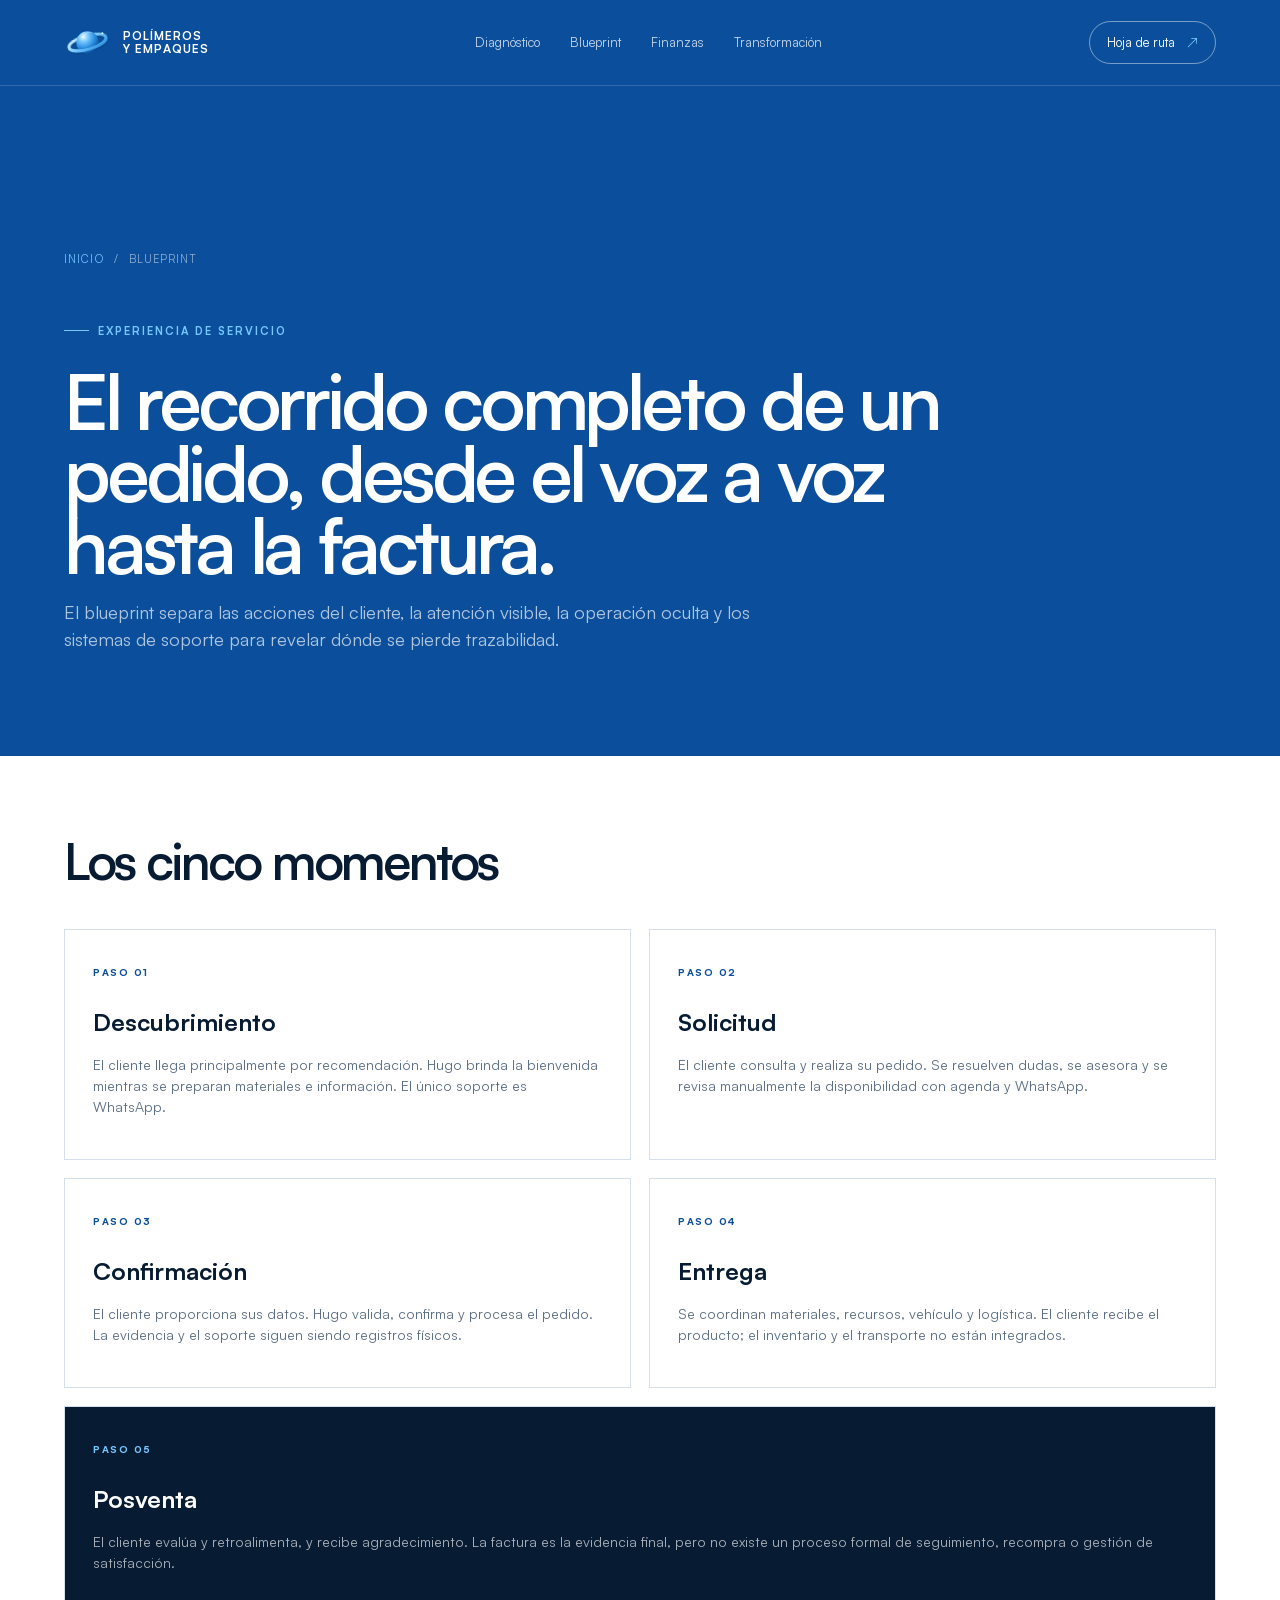
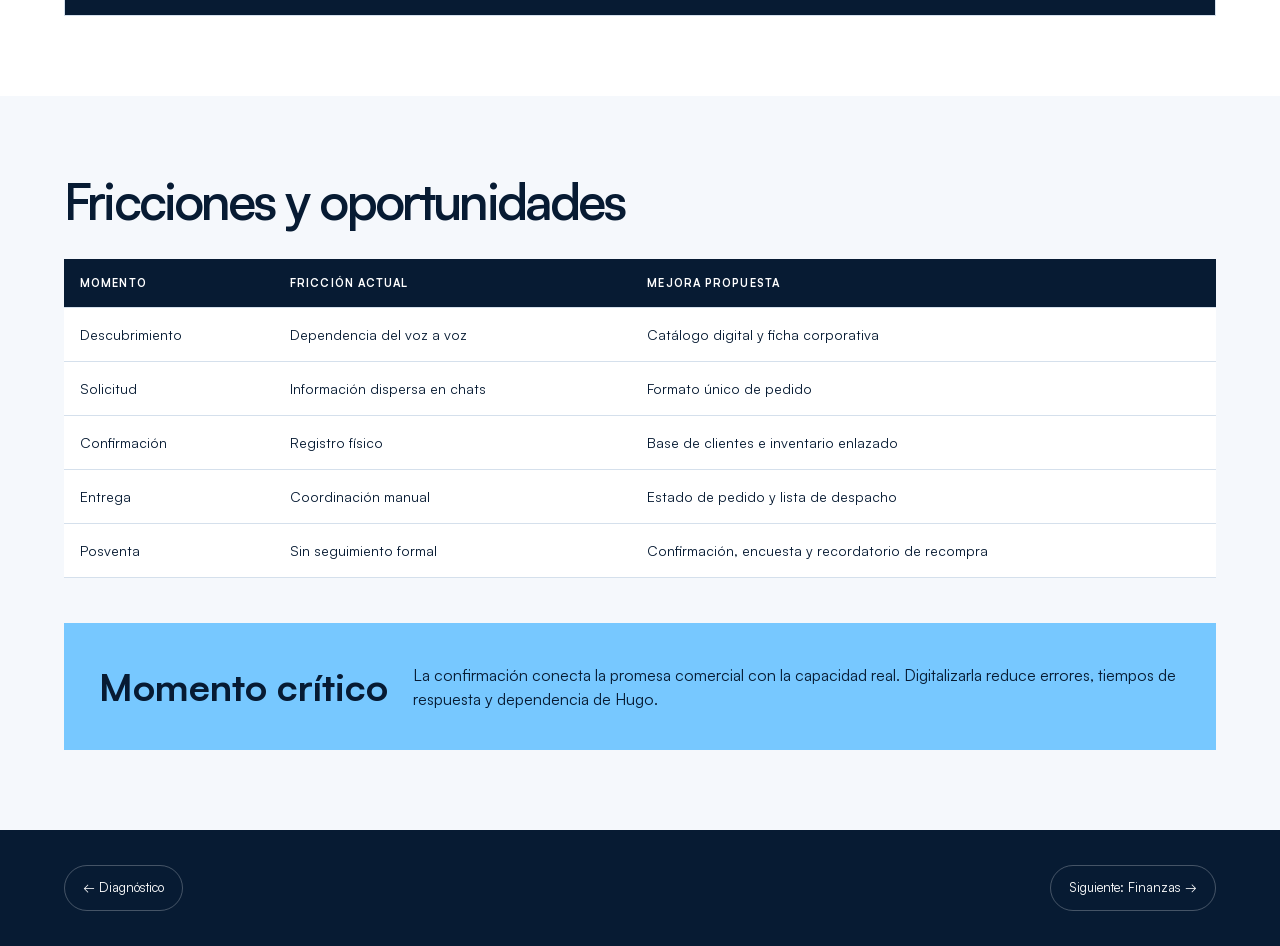
==== commit 43b08e55: "Add files via upload" ====
--- a/blueprint.html
+++ b/blueprint.html
@@ -1,5 +1,5 @@
 <!DOCTYPE html><html lang="es"><head><meta charset="UTF-8"><meta name="viewport" content="width=device-width,initial-scale=1"><title>Blueprint | Polímeros y Empaques</title><link rel="stylesheet" href="styles.css"></head><body>
-<header class="site-header detail-header"><a class="brand" href="index.html"><span class="brand-mark orbital-logo"><i></i></span><span>Polímeros<br>y Empaques</span></a><nav><a href="diagnostico.html">Diagnóstico</a><a href="blueprint.html">Blueprint</a><a href="finanzas.html">Finanzas</a><a href="transformacion.html">Transformación</a></nav><a class="nav-cta" href="ruta.html">Hoja de ruta <span>↗</span></a></header>
+<header class="site-header detail-header"><a class="brand" href="index.html"><img class="brand-logo" src="assets/logo-polimeros-empaques.svg" alt="Logo de Polímeros y Empaques"><span>Polímeros<br>y Empaques</span></a><nav><a href="diagnostico.html">Diagnóstico</a><a href="blueprint.html">Blueprint</a><a href="finanzas.html">Finanzas</a><a href="transformacion.html">Transformación</a></nav><a class="nav-cta" href="ruta.html">Hoja de ruta <span>↗</span></a></header>
 <main><section class="detail-hero"><div class="breadcrumb"><a href="index.html">Inicio</a><span>/</span><span>Blueprint</span></div><p class="eyebrow light"><span></span> Experiencia de servicio</p><h1>El recorrido completo de un pedido, desde el voz a voz hasta la factura.</h1><p>El blueprint separa las acciones del cliente, la atención visible, la operación oculta y los sistemas de soporte para revelar dónde se pierde trazabilidad.</p></section>
 <section class="detail-section alt"><h2>Los cinco momentos</h2><div class="content-grid"><article class="content-card"><span class="kicker">Paso 01</span><h3>Descubrimiento</h3><p>El cliente llega principalmente por recomendación. Hugo brinda la bienvenida mientras se preparan materiales e información. El único soporte es WhatsApp.</p></article><article class="content-card"><span class="kicker">Paso 02</span><h3>Solicitud</h3><p>El cliente consulta y realiza su pedido. Se resuelven dudas, se asesora y se revisa manualmente la disponibilidad con agenda y WhatsApp.</p></article><article class="content-card"><span class="kicker">Paso 03</span><h3>Confirmación</h3><p>El cliente proporciona sus datos. Hugo valida, confirma y procesa el pedido. La evidencia y el soporte siguen siendo registros físicos.</p></article><article class="content-card"><span class="kicker">Paso 04</span><h3>Entrega</h3><p>Se coordinan materiales, recursos, vehículo y logística. El cliente recibe el producto; el inventario y el transporte no están integrados.</p></article><article class="content-card wide-card"><span class="kicker">Paso 05</span><h3>Posventa</h3><p>El cliente evalúa y retroalimenta, y recibe agradecimiento. La factura es la evidencia final, pero no existe un proceso formal de seguimiento, recompra o gestión de satisfacción.</p></article></div></section>
 <section class="detail-section"><h2>Fricciones y oportunidades</h2><table class="data-table"><thead><tr><th>Momento</th><th>Fricción actual</th><th>Mejora propuesta</th></tr></thead><tbody><tr><td>Descubrimiento</td><td>Dependencia del voz a voz</td><td>Catálogo digital y ficha corporativa</td></tr><tr><td>Solicitud</td><td>Información dispersa en chats</td><td>Formato único de pedido</td></tr><tr><td>Confirmación</td><td>Registro físico</td><td>Base de clientes e inventario enlazado</td></tr><tr><td>Entrega</td><td>Coordinación manual</td><td>Estado de pedido y lista de despacho</td></tr><tr><td>Posventa</td><td>Sin seguimiento formal</td><td>Confirmación, encuesta y recordatorio de recompra</td></tr></tbody></table><div class="callout"><strong>Momento crítico</strong><p>La confirmación conecta la promesa comercial con la capacidad real. Digitalizarla reduce errores, tiempos de respuesta y dependencia de Hugo.</p></div></section></main><div class="next-pages"><a href="diagnostico.html">← Diagnóstico</a><a href="finanzas.html">Siguiente: Finanzas →</a></div></body></html>
--- a/styles.css
+++ b/styles.css
@@ -2,7 +2,7 @@
 @font-face{font-family:Satoshi;src:url('assets/fonts/Satoshi-VariableItalic.ttf') format('truetype');font-weight:300 900;font-style:italic;font-display:swap}
 :root{--ink:#071b33;--green:#0b4f9c;--lime:#77c8ff;--mint:#e7f2ff;--cream:#f5f8fc;--orange:#f5a65b;--line:#d5e0ec;--white:#fff;--muted:#5b6e83}
 *{box-sizing:border-box}html{scroll-behavior:smooth}body{margin:0;background:var(--cream);color:var(--ink);font-family:Satoshi,Arial,sans-serif;font-size:16px;line-height:1.5}a{color:inherit;text-decoration:none}img{display:block}em{font-weight:400;color:var(--green)}
-.site-header{height:86px;display:flex;align-items:center;justify-content:space-between;padding:0 max(5vw,28px);border-bottom:1px solid rgba(255,255,255,.15);position:absolute;z-index:10;width:100%;color:#fff}.brand{display:flex;align-items:center;gap:12px;font-size:12px;font-weight:700;line-height:1.05;text-transform:uppercase;letter-spacing:.08em}.brand-mark{width:47px;height:47px;display:grid;place-items:center;position:relative}.orbital-logo:before{content:'';width:20px;height:20px;border-radius:50%;background:linear-gradient(145deg,#d8f1ff,#268bde 55%,#0b4f9c);box-shadow:inset -3px -3px 6px rgba(7,27,51,.35)}.orbital-logo:after{content:'';position:absolute;width:42px;height:15px;border:2px solid var(--lime);border-radius:50%;transform:rotate(-18deg);clip-path:polygon(0 0,100% 0,100% 48%,0 80%)}.orbital-logo i{position:absolute;width:4px;height:4px;border-radius:50%;background:white;right:3px;top:11px}nav{display:flex;gap:30px;font-size:13px}nav a{opacity:.75;transition:.2s}nav a:hover{opacity:1}.nav-cta{border:1px solid rgba(255,255,255,.45);padding:11px 17px;border-radius:100px;font-size:13px}.nav-cta span{color:var(--lime);margin-left:8px}
+.site-header{height:86px;display:flex;align-items:center;justify-content:space-between;padding:0 max(5vw,28px);border-bottom:1px solid rgba(255,255,255,.15);position:absolute;z-index:10;width:100%;color:#fff}.brand{display:flex;align-items:center;gap:12px;font-size:12px;font-weight:700;line-height:1.05;text-transform:uppercase;letter-spacing:.08em}.brand-logo{width:47px;height:47px;object-fit:contain;flex:0 0 auto}nav{display:flex;gap:30px;font-size:13px}nav a{opacity:.75;transition:.2s}nav a:hover{opacity:1}.nav-cta{border:1px solid rgba(255,255,255,.45);padding:11px 17px;border-radius:100px;font-size:13px}.nav-cta span{color:var(--lime);margin-left:8px}
 .hero{min-height:760px;background:var(--green);color:#fff;display:grid;grid-template-columns:1.05fr .95fr;overflow:hidden}.hero-copy{padding:170px 5vw 75px;position:relative;z-index:2}.eyebrow{text-transform:uppercase;font-size:11px;font-weight:700;letter-spacing:.18em;color:var(--green);display:flex;align-items:center;gap:9px;margin:0 0 25px}.eyebrow span{width:25px;height:1px;background:currentColor}.eyebrow.light{color:var(--lime)}h1,h2{font-size:clamp(50px,6vw,88px);line-height:.94;letter-spacing:-.055em;margin:0;font-weight:600}h1 em,h2 em{font-style:italic;color:var(--lime)}.lead{font-size:18px;max-width:590px;color:rgba(255,255,255,.7);margin:30px 0 35px}.hero-actions{display:flex;gap:12px}.button{padding:14px 21px;border-radius:100px;font-size:14px;font-weight:700}.button.primary{background:var(--lime);color:var(--ink)}.button.primary span{margin-left:15px}.button.ghost{border:1px solid rgba(255,255,255,.35)}.hero-proof{display:flex;gap:0;margin-top:75px;border-top:1px solid rgba(255,255,255,.18);max-width:620px}.hero-proof div{padding:22px 34px 0 0;margin-right:34px;border-right:1px solid rgba(255,255,255,.18);display:flex;flex-direction:column}.hero-proof div:last-child{border:0}.hero-proof strong{font-size:20px;color:var(--lime)}.hero-proof span{font-size:11px;color:rgba(255,255,255,.55)}
 .hero-visual{position:relative;background:radial-gradient(circle at 47% 48%,#267fc8 0,#125eaa 32%,#0b4f9c 64%);overflow:hidden}.orbit{position:absolute;border:1px solid rgba(119,200,255,.25);border-radius:50%}.orbit-one{inset:15% -20%}.orbit-two{inset:27% -2%}.roll{position:absolute;width:170px;height:380px;border-radius:85px;background:linear-gradient(90deg,#f2f0df,#aab49d 35%,#fff 52%,#8d9b88 88%);box-shadow:20px 35px 45px rgba(0,0,0,.28);transform:rotate(24deg)}.roll:after{content:"";position:absolute;left:0;right:0;height:125px;border-radius:50%;background:radial-gradient(circle,#45594d 0 21%,#b8c2ad 22% 38%,#e9eadc 40% 70%,#fff 74%);box-shadow:inset 0 9px 13px rgba(0,0,0,.25)}.roll span{position:absolute;inset:0;border-radius:inherit;background:repeating-linear-gradient(120deg,transparent 0 32px,rgba(255,255,255,.2) 33px,transparent 35px)}.roll-one{left:21%;top:11%;transform:rotate(30deg)}.roll-two{left:49%;top:32%;transform:rotate(19deg);width:150px;height:340px;filter:brightness(.88)}.roll-three{left:5%;top:53%;transform:rotate(70deg);width:120px;height:280px}.floating-card{position:absolute;right:7%;bottom:10%;display:flex;align-items:center;gap:12px;padding:14px 18px;border:1px solid rgba(255,255,255,.25);background:rgba(7,27,51,.78);backdrop-filter:blur(8px);border-radius:12px}.floating-card small,.floating-card strong{display:block}.floating-card small{font-size:10px;opacity:.6}.floating-card strong{font-size:13px}.pulse{width:9px;height:9px;border-radius:50%;background:#f3c65d;box-shadow:0 0 0 5px rgba(243,198,93,.15)}
 .section{padding:110px max(5vw,28px)}.section-heading{display:flex;justify-content:space-between;align-items:end;gap:50px;margin-bottom:60px}.section-heading h2{font-size:clamp(42px,5vw,70px)}.section-heading h2 em{color:var(--green)}.section-heading>p{max-width:430px;color:var(--muted)}.diagnostic-grid{display:grid;grid-template-columns:repeat(3,1fr);gap:16px}.problem-card{min-height:330px;border:1px solid var(--line);padding:28px;position:relative;background:rgba(255,255,255,.3);display:flex;flex-direction:column}.problem-card.featured{background:var(--white)}.card-number{position:absolute;right:23px;top:22px;color:#9ca8a2;font-size:11px}.icon-box{width:45px;height:45px;border-radius:50%;display:grid;place-items:center;background:var(--mint)}.icon-box img,.pillar-top img{width:21px;height:21px}.problem-card h3{font-size:26px;margin:55px 0 8px;letter-spacing:-.03em}.problem-card p{margin:0;color:var(--muted);font-size:14px}.tag{font-size:10px;text-transform:uppercase;letter-spacing:.12em;margin-top:auto;width:max-content;border:1px solid #bdc9c2;border-radius:20px;padding:6px 10px}.tag.danger{background:#ffede5;color:#b34319;border-color:#ffd1bf}.swot{background:var(--green);color:white;margin-top:70px;padding:55px;display:grid;grid-template-columns:.8fr 1.2fr;gap:70px;border-radius:4px}.swot-intro h2{font-size:45px;line-height:1.02}.swot-intro>p:last-child{color:rgba(255,255,255,.55)}.swot-list article{display:flex;gap:20px;padding:20px 0;border-bottom:1px solid rgba(255,255,255,.15)}.swot-list article>span{width:35px;height:35px;display:grid;place-items:center;background:var(--lime);border-radius:50%;color:var(--ink);font-weight:800}.swot-list h3{margin:0;font-size:17px}.swot-list p{margin:4px 0 0;color:rgba(255,255,255,.6);font-size:13px}
@@ -16,3 +16,4 @@
 .company-hero{min-height:820px;background:linear-gradient(120deg,#061a34 0%,#0a3970 55%,#0d61b8 100%);color:white;display:grid;grid-template-columns:1.05fr .95fr;position:relative;overflow:hidden}.company-hero-copy{padding:180px 5vw 130px;position:relative;z-index:2}.company-hero h1{font-size:clamp(48px,6vw,85px)}.company-hero-copy>p:not(.eyebrow){max-width:590px;color:rgba(255,255,255,.68);font-size:18px;margin:30px 0 38px}.material-scene{position:relative;background:radial-gradient(circle at 45% 45%,#318bd8,#0b4f9c 50%,#082c58);overflow:hidden}.mesh{position:absolute;border:1px solid rgba(119,200,255,.22);border-radius:50%;transform:rotate(-15deg)}.m1{inset:12% -25%}.m2{inset:27% -8%}.material-roll{position:absolute;width:170px;height:390px;border-radius:90px;background:linear-gradient(90deg,#cde5f5,#6ca7d2 32%,#f6fbff 50%,#4387bb 82%,#b7d9ed);box-shadow:20px 35px 50px rgba(0,18,42,.4);transform:rotate(28deg)}.material-roll:before{content:'';position:absolute;inset:0 0 auto;height:125px;border-radius:50%;background:radial-gradient(circle,#163b5c 0 20%,#92b8d2 21% 38%,#e5f2f9 39% 70%,white 73%)}.r1{left:13%;top:13%}.r2{left:47%;top:37%;width:135px;height:330px;transform:rotate(18deg)}.r3{left:4%;top:59%;width:110px;height:250px;transform:rotate(72deg)}.material-scene p{position:absolute;right:7%;bottom:7%;font-size:12px;text-transform:uppercase;letter-spacing:.12em;color:rgba(255,255,255,.7)}.hero-strip{position:absolute;bottom:0;left:0;right:0;z-index:3;display:grid;grid-template-columns:repeat(4,1fr);background:rgba(4,20,42,.78);backdrop-filter:blur(8px)}.hero-strip span{padding:21px 5vw;border-right:1px solid rgba(255,255,255,.14);font-size:11px;text-transform:uppercase;letter-spacing:.1em;color:#badefa}.company-intro{display:grid;grid-template-columns:70px 1.2fr .8fr;gap:35px;align-items:start}.intro-index{color:#86a0b9;font-size:12px}.company-intro h2{font-size:clamp(42px,5vw,68px)}.company-intro h2 em,.products-section h2 em,.service-copy h2 em{color:var(--green)}.intro-copy{padding-top:32px;color:var(--muted)}.product-grid{display:grid;grid-template-columns:1.15fr .85fr .85fr;gap:16px}.product-card{background:white;border:1px solid var(--line)}.product-art{height:260px;position:relative;overflow:hidden;background:#dcecff}.product-featured .product-art{height:340px}.stretch:before{content:'';position:absolute;width:160px;height:330px;border-radius:80px;background:linear-gradient(90deg,#9ecce9,#fff 48%,#4d96c7);left:50%;top:48%;transform:translate(-50%,-50%) rotate(68deg);box-shadow:20px 25px 30px rgba(7,45,82,.22)}.stretch:after{content:'';position:absolute;width:108px;height:45px;border-radius:50%;background:radial-gradient(circle,#284c69 0 23%,#eef8ff 25% 67%,white 70%);left:30%;top:23%;transform:rotate(68deg)}.polymers{background:linear-gradient(145deg,#c9e8fc,#71b7eb)}.polymers i{position:relative;display:inline-block;width:58px;height:58px;margin:20px 2px;border-radius:42% 58% 55% 45%;background:linear-gradient(145deg,#eefaff,#469dde);box-shadow:inset -7px -8px 12px rgba(9,73,124,.25)}.packages{background:#0c3e73}.packages i{position:absolute;width:110px;height:130px;border:2px solid #7bcaff;background:rgba(119,200,255,.12)}.packages i:nth-child(1){left:15%;top:25%;transform:rotate(-8deg)}.packages i:nth-child(2){left:42%;top:11%;transform:rotate(10deg)}.packages i:nth-child(3){right:2%;top:37%;transform:rotate(-4deg)}.product-info{padding:27px}.product-info>span{font-size:10px;color:var(--green);text-transform:uppercase;letter-spacing:.14em}.product-info h3{font-size:27px;margin:22px 0 8px}.product-info p{color:var(--muted);font-size:14px;min-height:64px}.product-info a{font-size:12px;font-weight:800;color:var(--green)}.benefit-band{display:grid;grid-template-columns:repeat(4,1fr);background:#0b4f9c;color:white;padding:0 max(5vw,28px)}.benefit-band article{padding:44px 28px;border-right:1px solid rgba(255,255,255,.16)}.benefit-band strong{font-size:22px}.benefit-band p{font-size:12px;color:rgba(255,255,255,.62)}.industries{background:#071b33;color:white}.industries .section-heading>p{color:#91a9c0}.industry-list{display:grid;grid-template-columns:repeat(4,1fr);border-top:1px solid rgba(255,255,255,.18)}.industry-list article{padding:35px 25px;border-right:1px solid rgba(255,255,255,.18)}.industry-list span{font-size:10px;color:var(--lime)}.industry-list h3{font-size:25px;margin:55px 0 8px}.industry-list p{font-size:13px;color:rgba(255,255,255,.55)}.service-section{display:grid;grid-template-columns:1fr 1fr;gap:8vw;align-items:center}.service-visual{min-height:540px;background:#dbeeff;display:flex;align-items:center;justify-content:center;position:relative;overflow:hidden}.planet{width:210px;height:210px;border-radius:50%;background:radial-gradient(circle at 35% 28%,#d9f2ff,#398ed0 55%,#0a4a91);box-shadow:0 35px 55px rgba(7,50,92,.3)}.planet:after{content:'';position:absolute;width:380px;height:115px;border:22px solid #fff;border-radius:50%;left:50%;top:48%;transform:translate(-50%,-50%) rotate(-18deg);clip-path:polygon(0 0,100% 0,100% 50%,0 78%)}.service-visual>p{position:absolute;left:25px;bottom:18px;max-width:250px;font-size:12px;color:var(--muted)}.service-copy h2{font-size:clamp(43px,5vw,65px)}.service-copy ol{list-style:none;padding:0;margin-top:45px}.service-copy li{display:grid;grid-template-columns:45px 1fr;gap:16px;padding:19px 0;border-top:1px solid var(--line)}.service-copy li b{color:var(--green);font-size:11px}.service-copy li strong{font-size:17px}.service-copy li p{margin:3px 0;color:var(--muted);font-size:13px}.company-cta{text-align:center;background:linear-gradient(135deg,#0b4f9c,#092f61);color:white}.company-cta .eyebrow{justify-content:center}.company-cta h2{font-size:clamp(52px,7vw,90px)}.company-cta>p:not(.eyebrow){max-width:620px;margin:25px auto 35px;color:rgba(255,255,255,.65)}.company-cta small{display:block;margin-top:18px;color:rgba(255,255,255,.4)}.consulting-entry{padding:40px max(5vw,28px);display:flex;justify-content:space-between;align-items:center;background:#dcecff}.consulting-entry span{font-size:10px;text-transform:uppercase;letter-spacing:.12em;color:var(--green)}.consulting-entry h3{margin:5px 0;font-size:21px}.consulting-entry a{padding:12px 18px;border:1px solid var(--green);border-radius:30px;font-size:12px;font-weight:700}
 @media(max-width:900px){.company-hero{grid-template-columns:1fr}.material-scene{min-height:520px}.company-intro{grid-template-columns:40px 1fr}.intro-copy{grid-column:2}.product-grid{grid-template-columns:1fr 1fr}.product-featured{grid-column:1/-1}.benefit-band,.industry-list{grid-template-columns:1fr 1fr}.service-section{grid-template-columns:1fr}.consulting-entry{gap:25px}}
 @media(max-width:580px){.company-hero-copy{padding:130px 23px 120px}.company-hero h1{font-size:45px}.hero-strip{grid-template-columns:1fr 1fr}.hero-strip span{padding:14px 18px}.material-scene{min-height:390px}.company-intro{grid-template-columns:1fr}.intro-copy{grid-column:auto}.product-grid,.benefit-band,.industry-list{grid-template-columns:1fr}.product-featured{grid-column:auto}.service-visual{min-height:390px}.planet:after{width:310px}.consulting-entry{align-items:flex-start;flex-direction:column}}
+.sales-grid{grid-template-columns:repeat(2,1fr)}.sales-grid .product-art{height:320px}.sales-grid .product-featured{grid-column:auto}@media(max-width:580px){.sales-grid{grid-template-columns:1fr}}
